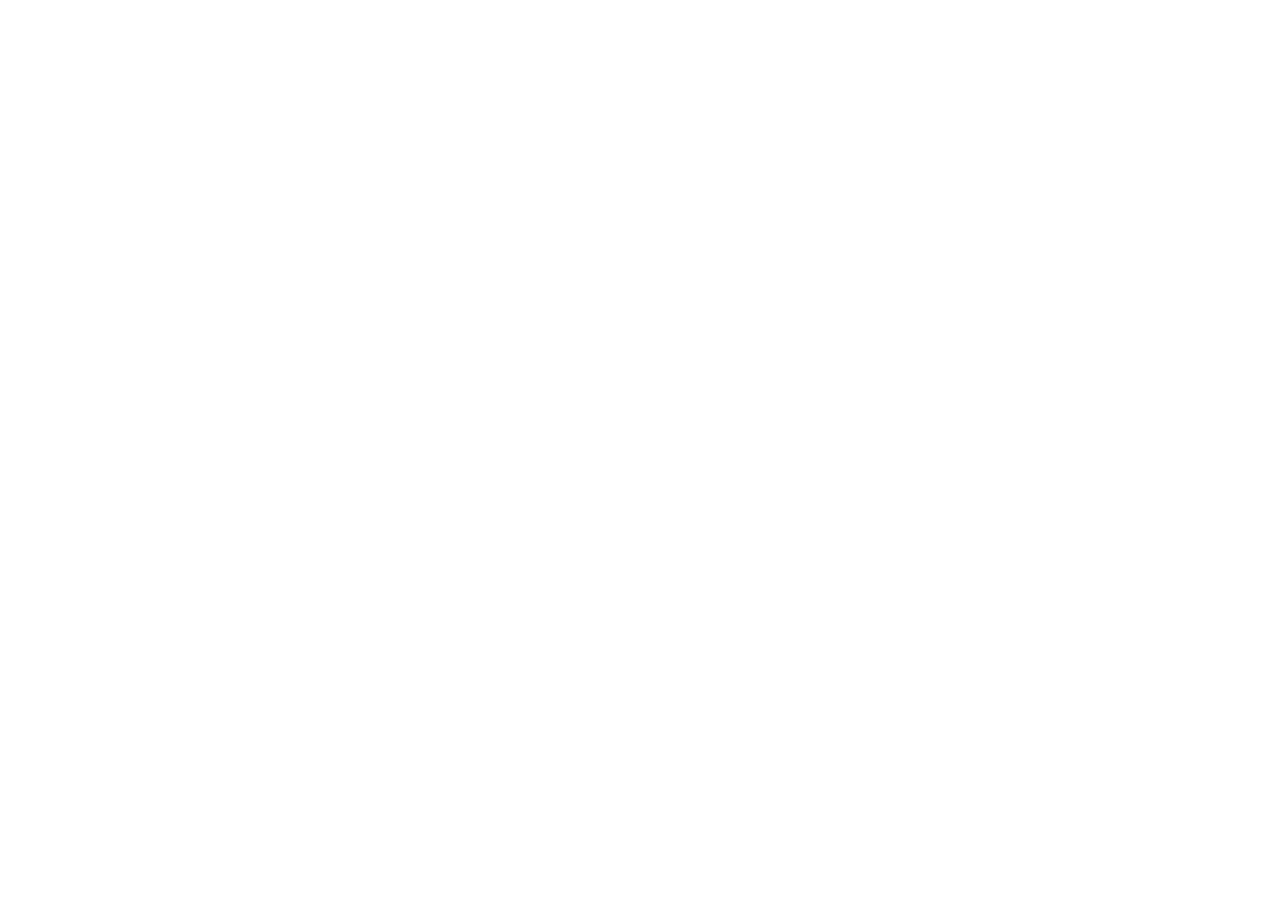
==== about.html @ 7e20651c "initial commit" ====
<!DOCTYPE html>
<html lang="ja">
    <head>
        <meta charset="utf-8" />
        <meta name="viewport" content="width=device-width,initial-scale=1" />
        <title>About | Career Launch - 就活スクール</title>
        <meta name="description" content="ページの説明" />
        <meta name="format-detection" content="telephone=no, email=no" />

        <!-- favicon/webclipicon -->
        <link rel="icon" href="img/favicon.ico" />
        <link rel="icon" href="img/favicon.svg" type="image/svg+xml" />
        <link rel="apple-touch-icon" href="img/webclip.png" />

        <!-- font -->

        <!-- css -->
        <link rel="stylesheet" href="css/style.css" />

        <!-- js -->
        <script type="module" src="js/main.js"></script>

        <!-- noindex -->
        <meta name="robots" content="noindex" />
    </head>
    <body></body>
</html>
---- css/style.css ----
@charset "UTF-8";
/*!
global > color
------------------------------
*/
/*!
global > font
------------------------------
*/
/*!
global > z-index
------------------------------
*/
/*!
foundation > reset
------------------------------
*/
html {
  color: #000;
  background: #fff;
}

body,
div,
dl,
dt,
dd,
ul,
ol,
li,
h1,
h2,
h3,
h4,
h5,
h6,
pre,
code,
form,
fieldset,
legend,
input,
textarea,
p,
blockquote,
th,
td {
  margin: 0;
  padding: 0;
}

table {
  border-collapse: collapse;
  border-spacing: 0;
  width: 100%;
}

fieldset,
img {
  border: 0;
}

address,
caption,
cite,
code,
dfn,
em,
strong,
th,
var {
  font-style: normal;
  font-weight: inherit;
}

ol,
ul {
  list-style: none;
}

caption,
th {
  text-align: left;
}

h1,
h2,
h3,
h4,
h5,
h6 {
  font-size: 100%;
  font-weight: inherit;
}

q:before,
q:after {
  content: "";
}

abbr,
acronym {
  border: 0;
  font-variant: normal;
}

input,
textarea,
select,
button {
  color: inherit;
  font-family: inherit;
  font-size: inherit;
  font-weight: inherit;
  line-height: inherit;
  font-size: 100%;
  border-radius: 0;
  border: none;
  appearance: none;
  -webkit-appearance: none;
  background-color: inherit;
}

textarea {
  resize: vertical;
  display: block;
}

select {
  cursor: pointer;
}

button {
  padding: 0;
  cursor: pointer;
}

legend {
  color: inherit;
}

tbody {
  -webkit-text-size-adjust: 100%;
}

main {
  display: block;
}

a {
  text-decoration: none;
  color: inherit;
}

img,
svg {
  width: 100%;
  height: auto;
  display: block;
}

dialog {
  max-width: 100%;
  max-height: 100%;
  padding: 0;
  color: inherit;
  border: none;
  margin: 0;
  padding: 0;
}

summary {
  display: block;
}

summary::-webkit-details-marker {
  display: none;
}

iframe {
  vertical-align: bottom;
}

* {
  -webkit-font-smoothing: antialiased;
  -moz-osx-font-smoothing: grayscale;
  box-sizing: border-box;
}

*::before,
*::after {
  box-sizing: border-box;
}

/*!
foundation > base
------------------------------
*/
:root {
  --base-vw: 375;
}
@media screen and (min-width: 900px) {
  :root {
    --base-vw: 1366;
  }
}

html {
  font-size: calc(100vw / var(--base-vw));
}

/*!
utility > utility
------------------------------
*/
/* 非表示 */
.u-visually-hidden {
  position: absolute !important;
  white-space: nowrap !important;
  width: 1px !important;
  height: 1px !important;
  overflow: hidden !important;
  border: 0 !important;
  padding: 0 !important;
  clip: rect(0 0 0 0) !important;
  clip-path: inset(50%) !important;
  margin: -1px !important;
}

/*!
component > button
------------------------------
*/
/*!
component > entry-button
------------------------------
*/
/*!
component > title
------------------------------
*/
/*!
component > page-kv
------------------------------
*/
/*!
component > news-item
------------------------------
*/
/*!
component > pagination
------------------------------
*/
/*!
component > breadcrumb
------------------------------
*/
/*!
component > form
------------------------------
*/
/*!
layout > container
------------------------------
*/
/*!
layout > header
------------------------------
*/
/*!
layout > footer
------------------------------
*/
/*!
page > top > top-kv
------------------------------
*/
/*!
page > top > top-about
------------------------------
*/
/*!
page > top > top-service
------------------------------
*/
/*!
page > top > top-recruit
------------------------------
*/
/*!
page > top > top-news
------------------------------
*/
/*!
page > about > about-philosophy
------------------------------
*/
/*!
page > about > about-staff
------------------------------
*/
/*!
page > about > about-company
------------------------------
*/
/*!
page > service > service-detail
------------------------------
*/
/*!
page > service > service-case
------------------------------
*/
/*!
page > news > news-archive
------------------------------
*/
/*!
page > recruit > recruit-position
------------------------------
*/
/*!
page > recruit > recruit-benefit
------------------------------
*/
/*!
page > recruit > recruit-culture
------------------------------
*/
/*!
page > recruit > recruit-entry
------------------------------
*/
/*!
page > contact > contact-form
------------------------------
*//*# sourceMappingURL=style.css.map */
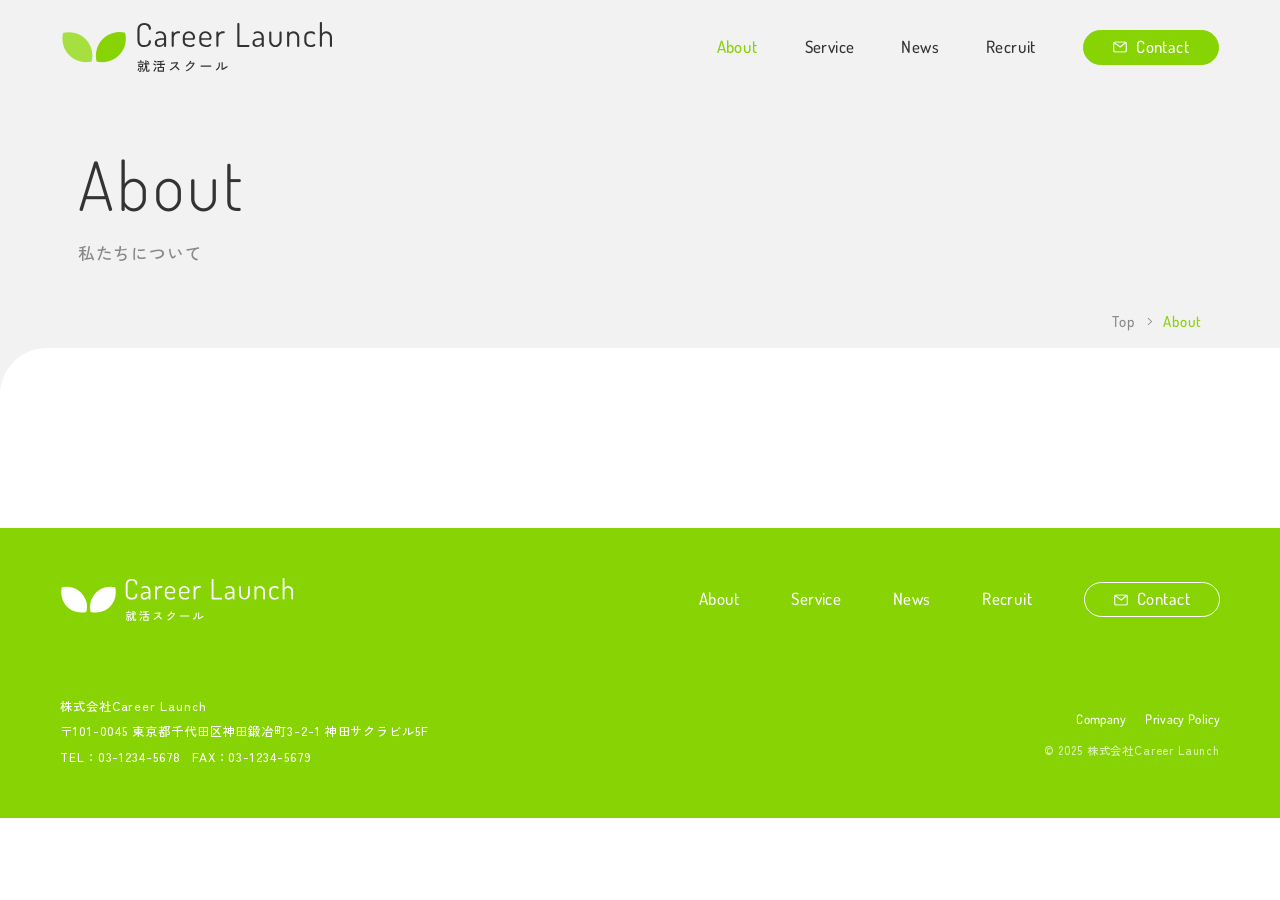
==== commit 549bba0c: "各ページの準備" ====
--- a/about.html
+++ b/about.html
@@ -1,27 +1,145 @@
-<!DOCTYPE html>
+<!doctype html>
 <html lang="ja">
-    <head>
-        <meta charset="utf-8" />
-        <meta name="viewport" content="width=device-width,initial-scale=1" />
-        <title>About | Career Launch - 就活スクール</title>
-        <meta name="description" content="ページの説明" />
-        <meta name="format-detection" content="telephone=no, email=no" />
+  <head>
+    <meta charset="utf-8" />
+    <meta name="viewport" content="width=device-width,initial-scale=1" />
+    <title>About | Career Launch - 就活スクール</title>
+    <meta name="description" content="ページの説明" />
+    <meta name="format-detection" content="telephone=no, email=no" />
 
-        <!-- favicon/webclipicon -->
-        <link rel="icon" href="img/favicon.ico" />
-        <link rel="icon" href="img/favicon.svg" type="image/svg+xml" />
-        <link rel="apple-touch-icon" href="img/webclip.png" />
+    <!-- favicon/webclipicon -->
+    <link rel="icon" href="img/favicon.ico" />
+    <link rel="icon" href="img/favicon.svg" type="image/svg+xml" />
+    <link rel="apple-touch-icon" href="img/webclip.png" />
 
-        <!-- font -->
+    <!-- font -->
+    <link rel="preconnect" href="https://fonts.googleapis.com" />
+    <link rel="preconnect" href="https://fonts.gstatic.com" crossorigin />
+    <link href="https://fonts.googleapis.com/css2?family=Dosis:wght@200..800&family=Zen+Kaku+Gothic+New:wght@300;400;500;700;900&display=swap" rel="stylesheet" />
 
-        <!-- css -->
-        <link rel="stylesheet" href="css/style.css" />
+    <!-- css -->
+    <link rel="stylesheet" href="css/style.css" />
 
-        <!-- js -->
-        <script type="module" src="js/main.js"></script>
+    <!-- js -->
+    <script type="module" src="js/main.js"></script>
 
-        <!-- noindex -->
-        <meta name="robots" content="noindex" />
-    </head>
-    <body></body>
+    <!-- noindex -->
+    <meta name="robots" content="noindex" />
+  </head>
+  <body>
+    <!-- header -->
+    <header class="l-header">
+      <p class="l-header-logo">
+        <img src="img/logo.svg" alt="Career Launch 就活スクール" width="251" height="46" decoding="async" />
+      </p>
+
+      <dialog class="l-header-menu js-header-menu" aria-label="メニュー">
+        <button class="l-header-menu-close-button js-header-menu-close-button"><img src="img/icon-cross.svg" alt="メニューを閉じる" width="24" height="24" decoding="async" /></button>
+        <nav class="l-header-menu-nav">
+          <ul class="l-header-menu-list">
+            <li class="l-header-menu-item l-header-menu-item--top">
+              <a href="index.html" class="l-header-menu-link">
+                <span class="l-header-menu-text-en">Top</span>
+                <span class="l-header-menu-text-ja">トップ</span>
+              </a>
+            </li>
+            <li class="l-header-menu-item">
+              <a href="about.html" class="l-header-menu-link l-header-menu-link--current">
+                <span class="l-header-menu-text-en">About</span>
+                <span class="l-header-menu-text-ja">私たちについて</span>
+              </a>
+            </li>
+            <li class="l-header-menu-item">
+              <a href="service.html" class="l-header-menu-link">
+                <span class="l-header-menu-text-en">Service</span>
+                <span class="l-header-menu-text-ja">サービス</span>
+              </a>
+            </li>
+            <li class="l-header-menu-item">
+              <a href="news.html" class="l-header-menu-link">
+                <span class="l-header-menu-text-en">News</span>
+                <span class="l-header-menu-text-ja">お知らせ</span>
+              </a>
+            </li>
+            <li class="l-header-menu-item">
+              <a href="recruit.html" class="l-header-menu-link">
+                <span class="l-header-menu-text-en">Recruit</span>
+                <span class="l-header-menu-text-ja">採用情報</span>
+              </a>
+            </li>
+            <li class="l-header-menu-item">
+              <a href="contact.html" class="l-header-menu-link l-header-menu-link--contact">
+                <span class="l-header-menu-text-en">Contact</span>
+                <span class="l-header-menu-text-ja">お問い合わせ</span>
+              </a>
+            </li>
+          </ul>
+        </nav>
+      </dialog>
+
+      <button class="l-header-menu-open-button js-header-menu-open-button">
+        <img src="img/icon-dots.svg" alt="メニューを開く" width="24" height="4" decoding="async" />
+      </button>
+    </header>
+
+    <main class="u-pb">
+      <!-- kv -->
+      <div class="c-page-kv">
+        <div class="l-container">
+          <div class="c-page-kv-inner">
+            <div class="c-page-kv-title-wrap">
+              <span class="c-page-kv-title-en">About</span>
+              <h1 class="c-page-kv-title-ja">私たちについて</h1>
+            </div>
+
+            <div class="c-page-kv-breadcrumb">
+              <ol class="c-breadcrumb">
+                <li class="c-breadcrumb-item">
+                  <a href="index.html">Top</a>
+                </li>
+                <li class="c-breadcrumb-item c-breadcrumb-item--current">About</li>
+              </ol>
+            </div>
+          </div>
+        </div>
+      </div>
+    </main>
+    <footer class="l-footer">
+      <div class="l-footer-logo">
+        <a href="index.html">
+          <img src="img/logo-white.svg" alt="Career Launch 就活スクール" width="251" height="46" decoding="async" />
+        </a>
+      </div>
+
+      <div class="l-footer-info">
+        <p class="l-footer-company">株式会社Career Launch</p>
+        <p class="l-footer-address">
+          <span>〒101-0045</span>
+          <span>東京都千代田区神田鍛冶町3-2-1</span>
+          <span>神田サクラビル5F</span>
+        </p>
+        <div class="l-footer-contact">
+          <p>TEL：03-1234-5678</p>
+          <p>FAX：03-1234-5679</p>
+        </div>
+      </div>
+
+      <ul class="l-footer-menu-list">
+        <li class="l-footer-menu-item"><a href="about.html">About</a></li>
+        <li class="l-footer-menu-item"><a href="service.html">Service</a></li>
+        <li class="l-footer-menu-item"><a href="news.html">News</a></li>
+        <li class="l-footer-menu-item"><a href="recruit.html">Recruit</a></li>
+        <li class="l-footer-menu-item l-footer-menu-item--contact"><a href="contact.html">Contact</a></li>
+      </ul>
+
+      <div class="l-footer-legal">
+        <ul class="l-footer-legal-list">
+          <li class="l-footer-legal-item"><a href="">Company</a></li>
+          <li class="l-footer-legal-item"><a href="">Privacy Policy</a></li>
+        </ul>
+
+        <small class="l-footer-copyright">&copy; 2025 株式会社Career Launch</small>
+      </div>
+    </footer>
+  </body>
 </html>
--- a/css/style.css
+++ b/css/style.css
@@ -3,14 +3,39 @@
 global > color
 ------------------------------
 */
+:root {
+  --color-primary: #87d303;
+  --color-primary02: #a5df40;
+  --color-bg-extra-light: #fafafa;
+  --color-bg-light: #f2f2f2;
+  --color-border: #dddddd;
+  --color-font-base: #333333;
+  --color-font-light: #888888;
+  --color-white: #ffffff;
+  --color-red: #e95757;
+}
+
 /*!
 global > font
 ------------------------------
 */
+:root {
+  --font-family-base: "Zen Kaku Gothic New", sans-serif;
+  --font-family-en: "Dosis", sans-serif;
+}
+
 /*!
 global > z-index
 ------------------------------
 */
+:root {
+  --z-index-modal: 100;
+  --z-index-header: 30;
+  --z-index-menu: 10;
+  --z-index-default: 1;
+  --z-index-negative: -1;
+}
+
 /*!
 foundation > reset
 ------------------------------
@@ -116,7 +141,8 @@
   font-size: 100%;
   border-radius: 0;
   border: none;
-  appearance: none;
+  -moz-appearance: none;
+       appearance: none;
   -webkit-appearance: none;
   background-color: inherit;
 }
@@ -184,12 +210,14 @@
 * {
   -webkit-font-smoothing: antialiased;
   -moz-osx-font-smoothing: grayscale;
-  box-sizing: border-box;
+  -webkit-box-sizing: border-box;
+          box-sizing: border-box;
 }
 
 *::before,
 *::after {
-  box-sizing: border-box;
+  -webkit-box-sizing: border-box;
+          box-sizing: border-box;
 }
 
 /*!
@@ -205,8 +233,25 @@
   }
 }
 
+* {
+  letter-spacing: 0.05em;
+}
+
 html {
   font-size: calc(100vw / var(--base-vw));
+}
+
+body {
+  line-height: 1.7;
+  font-size: 16rem;
+  font-family: var(--font-family-base);
+  color: var(--color-font-base);
+  font-weight: 500;
+}
+@media screen and (min-width: 900px) {
+  body {
+    font-size: 18rem;
+  }
 }
 
 /*!
@@ -227,10 +272,119 @@
   margin: -1px !important;
 }
 
+.u-pb {
+  padding-bottom: 64rem !important;
+}
+@media screen and (min-width: 900px) {
+  .u-pb {
+    padding-bottom: 96rem !important;
+  }
+}
+
 /*!
 component > button
 ------------------------------
 */
+.c-button {
+  --font-size: 18rem;
+  --gap: 14rem;
+  font-family: var(--font-family-en);
+  line-height: 1;
+  font-size: var(--font-size);
+  color: var(--color-primary);
+  display: -webkit-inline-box;
+  display: -ms-inline-flexbox;
+  display: inline-flex;
+  -webkit-box-align: center;
+      -ms-flex-align: center;
+          align-items: center;
+  gap: var(--gap);
+}
+@media screen and (min-width: 900px) {
+  .c-button {
+    font-size: 20rem;
+    gap: 24rem;
+  }
+}
+.c-button::after {
+  --size: 47rem;
+  --dot-size: 5rem;
+  content: "";
+  display: block;
+  width: var(--size);
+  aspect-ratio: 1/1;
+  background-color: var(--color-white);
+  border-radius: 50%;
+  border: calc((var(--size) - var(--dot-size)) / 2) solid var(--color-primary);
+  -webkit-transition: scale 0.3s;
+  transition: scale 0.3s;
+}
+@media screen and (min-width: 900px) {
+  .c-button::after {
+    --size: 58rem;
+    --dot-size: 6rem;
+  }
+}
+
+.c-button--small {
+  --font-size: 16rem;
+  --gap: 10rem;
+}
+.c-button--small::after {
+  --size: 32rem;
+  --dot-size: 4rem;
+}
+
+.c-entry-button {
+  width: 290rem;
+}
+@media screen and (min-width: 900px) {
+  .c-entry-button {
+    width: 355rem;
+  }
+}
+
+.c-entry-button-link {
+  display: block;
+  position: relative;
+}
+@media (any-hover: hover) {
+  .c-entry-button-link:hover .c-button::after {
+    scale: 1.1;
+  }
+}
+.c-entry-button-link img {
+  -webkit-animation: rotate 20s linear infinite;
+          animation: rotate 20s linear infinite;
+}
+@-webkit-keyframes rotate {
+  from {
+    -webkit-transform: rotate(0deg);
+            transform: rotate(0deg);
+  }
+  to {
+    -webkit-transform: rotate(360deg);
+            transform: rotate(360deg);
+  }
+}
+@keyframes rotate {
+  from {
+    -webkit-transform: rotate(0deg);
+            transform: rotate(0deg);
+  }
+  to {
+    -webkit-transform: rotate(360deg);
+            transform: rotate(360deg);
+  }
+}
+
+.c-entry-button-text {
+  position: absolute;
+  top: 50%;
+  left: 50%;
+  translate: -50% -50%;
+}
+
 /*!
 component > entry-button
 ------------------------------
@@ -239,38 +393,913 @@
 component > title
 ------------------------------
 */
+.c-title {
+  grid-template-columns: 10rem 1fr;
+  gap: 14rem 18rem;
+  display: inline-grid;
+}
+.c-title::before {
+  content: "";
+  display: block;
+  width: 10rem;
+  aspect-ratio: 1/1;
+  background-color: var(--color-primary);
+  border-radius: 50%;
+  grid-column: 1/2;
+  grid-row: 1/2;
+  align-self: center;
+}
+@media screen and (min-width: 900px) {
+  .c-title {
+    grid-template-columns: 10rem auto auto;
+    gap: 14rem;
+    -webkit-box-align: end;
+        -ms-flex-align: end;
+            align-items: end;
+  }
+}
+
+.c-title--white::before {
+  background-color: var(--color-white);
+}
+
+.c-title-en {
+  font-family: var(--font-family-en);
+  font-size: 40rem;
+  color: var(--color-font-base);
+  line-height: 1;
+  font-weight: 400;
+  grid-column: 2/3;
+  grid-row: 1/2;
+}
+@media screen and (min-width: 900px) {
+  .c-title-en {
+    font-size: 50rem;
+    margin-left: 10rem;
+  }
+}
+
+.c-title-en--white {
+  color: var(--color-white);
+}
+
+.c-title-ja {
+  font-size: 14rem;
+  color: var(--color-font-light);
+  line-height: 1;
+  grid-column: 2/3;
+  grid-row: 2/3;
+}
+@media screen and (min-width: 900px) {
+  .c-title-ja {
+    grid-column: 3/4;
+    grid-row: 1/2;
+  }
+}
+
+.c-title-ja--white {
+  color: var(--color-white);
+}
+
+.c-title-small {
+  font-family: var(--font-family-en);
+  font-size: 16rem;
+  color: var(--color-font-base);
+  line-height: 1;
+  display: grid;
+  grid-template-columns: 6rem 1fr;
+  gap: 10rem;
+  letter-spacing: 0.075em;
+  -webkit-box-align: center;
+      -ms-flex-align: center;
+          align-items: center;
+}
+@media screen and (min-width: 900px) {
+  .c-title-small {
+    font-size: 20rem;
+    gap: 14rem;
+  }
+}
+.c-title-small::before {
+  content: "";
+  display: block;
+  width: 6rem;
+  aspect-ratio: 1/1;
+  background-color: var(--color-primary);
+  border-radius: 50%;
+}
+
 /*!
 component > page-kv
 ------------------------------
 */
+.c-page-kv {
+  background-color: var(--color-bg-light);
+  height: 365rem;
+  position: relative;
+  display: -webkit-box;
+  display: -ms-flexbox;
+  display: flex;
+  -webkit-box-align: end;
+      -ms-flex-align: end;
+          align-items: flex-end;
+}
+@media screen and (min-width: 900px) {
+  .c-page-kv {
+    height: 467rem;
+  }
+}
+.c-page-kv::after {
+  content: "";
+  width: 100%;
+  height: 64rem;
+  background-color: var(--color-white);
+  position: absolute;
+  left: 0;
+  bottom: 0;
+  border-radius: 30rem 0 0 0;
+}
+@media screen and (min-width: 900px) {
+  .c-page-kv::after {
+    height: 96rem;
+    border-radius: 50rem 0 0 0;
+  }
+}
+.c-page-kv > * {
+  width: 100%;
+}
+
+.c-page-kv-inner {
+  padding-bottom: 84rem;
+  display: -webkit-box;
+  display: -ms-flexbox;
+  display: flex;
+  -webkit-box-orient: vertical;
+  -webkit-box-direction: normal;
+      -ms-flex-direction: column;
+          flex-direction: column;
+  gap: 32rem;
+}
+@media screen and (min-width: 900px) {
+  .c-page-kv-inner {
+    padding-bottom: 116rem;
+    gap: 56rem;
+  }
+}
+
+.c-page-kv-title-wrap {
+  display: -webkit-box;
+  display: -ms-flexbox;
+  display: flex;
+  -webkit-box-orient: vertical;
+  -webkit-box-direction: normal;
+      -ms-flex-direction: column;
+          flex-direction: column;
+  gap: 22rem;
+}
+@media screen and (min-width: 900px) {
+  .c-page-kv-title-wrap {
+    gap: 28rem;
+  }
+}
+
+.c-page-kv-title-en {
+  font-family: var(--font-family-en);
+  font-weight: 300;
+  font-size: 55rem;
+  line-height: 1;
+}
+@media screen and (min-width: 900px) {
+  .c-page-kv-title-en {
+    font-size: 72rem;
+  }
+}
+
+.c-page-kv-title-ja {
+  line-height: 1;
+  color: var(--color-font-light);
+}
+
+.c-page-kv-breadcrumb {
+  display: -webkit-box;
+  display: -ms-flexbox;
+  display: flex;
+  -webkit-box-pack: end;
+      -ms-flex-pack: end;
+          justify-content: flex-end;
+}
+
 /*!
 component > news-item
 ------------------------------
 */
+.c-news-item-link {
+  padding: 16rem 10rem;
+  display: -webkit-box;
+  display: -ms-flexbox;
+  display: flex;
+  -webkit-box-orient: vertical;
+  -webkit-box-direction: normal;
+      -ms-flex-direction: column;
+          flex-direction: column;
+  gap: 4rem;
+  border-bottom: 1px solid var(--color-border);
+  -webkit-transition: color 0.3s;
+  transition: color 0.3s;
+}
+@media screen and (min-width: 900px) {
+  .c-news-item-link {
+    padding: 24rem 20rem;
+    gap: 40rem;
+    -webkit-box-orient: horizontal;
+    -webkit-box-direction: normal;
+        -ms-flex-direction: row;
+            flex-direction: row;
+    -webkit-box-align: center;
+        -ms-flex-align: center;
+            align-items: center;
+  }
+}
+@media (any-hover: hover) {
+  .c-news-item-link:hover {
+    color: var(--color-primary);
+  }
+}
+
+.c-news-item-date {
+  font-size: 13rem;
+  letter-spacing: 0.025em;
+  color: var(--color-font-light);
+  font-family: var(--font-family-en);
+}
+@media screen and (min-width: 900px) {
+  .c-news-item-date {
+    font-size: 14rem;
+  }
+}
+
+.c-news-item-title {
+  line-height: 1.6;
+}
+
 /*!
 component > pagination
 ------------------------------
 */
+.c-pagination-list {
+  display: -webkit-box;
+  display: -ms-flexbox;
+  display: flex;
+  gap: 6rem;
+  -webkit-box-pack: center;
+      -ms-flex-pack: center;
+          justify-content: center;
+}
+
+.c-pagination-link {
+  background-color: var(--color-bg-light);
+  -webkit-transition: background-color 0.3s, color 0.3s;
+  transition: background-color 0.3s, color 0.3s;
+}
+@media (any-hover: hover) {
+  .c-pagination-link:hover {
+    background-color: var(--color-primary);
+    color: var(--color-white);
+  }
+  .c-pagination-link:hover .c-pagination-icon {
+    background-color: var(--color-white);
+  }
+}
+
+.c-pagination-link,
+.c-pagination-number,
+.c-pagination-dots {
+  display: inline-block;
+  width: 40rem;
+  aspect-ratio: 1/1;
+  border-radius: 50%;
+  display: grid;
+  place-items: center;
+  font-size: 16rem;
+}
+
+.c-pagination--current {
+  background-color: var(--color-primary);
+  color: var(--color-white);
+}
+
+.c-pagination-icon {
+  -webkit-mask-image: url(../img/icon-arrow.svg);
+          mask-image: url(../img/icon-arrow.svg);
+  -webkit-mask-size: contain;
+          mask-size: contain;
+  -webkit-mask-position: center;
+          mask-position: center;
+  background-color: var(--color-font-base);
+  display: block;
+  width: 10rem;
+  aspect-ratio: 1/1;
+  -webkit-transition: background-color 0.3s;
+  transition: background-color 0.3s;
+}
+
+.c-pagination-icon--prev {
+  rotate: 180deg;
+}
+
+.c-pagination-dot-icon {
+  -webkit-mask-image: url(../img/icon-dots-small.svg);
+          mask-image: url(../img/icon-dots-small.svg);
+  -webkit-mask-size: cover;
+          mask-size: cover;
+  -webkit-mask-position: center;
+          mask-position: center;
+  background-color: var(--color-font-base);
+  display: block;
+  width: 10rem;
+  height: 3rem;
+}
+
 /*!
 component > breadcrumb
 ------------------------------
 */
+.c-breadcrumb {
+  display: -webkit-box;
+  display: -ms-flexbox;
+  display: flex;
+}
+
+.c-breadcrumb-item {
+  font-size: 14rem;
+  color: var(--color-font-light);
+  line-height: 1;
+  font-family: var(--font-family-en);
+  display: -webkit-box;
+  display: -ms-flexbox;
+  display: flex;
+  -webkit-box-align: center;
+      -ms-flex-align: center;
+          align-items: center;
+}
+@media screen and (min-width: 900px) {
+  .c-breadcrumb-item {
+    font-size: 16rem;
+  }
+}
+.c-breadcrumb-item:not(:last-child)::after {
+  content: "";
+  display: inline-block;
+  width: 11rem;
+  height: 8rem;
+  -webkit-mask-image: url(../img/icon-arrow.svg);
+          mask-image: url(../img/icon-arrow.svg);
+  -webkit-mask-size: cover;
+          mask-size: cover;
+  -webkit-mask-position: center;
+          mask-position: center;
+  -webkit-mask-repeat: no-repeat;
+          mask-repeat: no-repeat;
+  background-color: var(--color-font-light);
+  margin: 0 10rem;
+}
+
+.c-breadcrumb-item--current {
+  color: var(--color-primary);
+}
+
 /*!
 component > form
 ------------------------------
 */
+.c-form-required {
+  display: inline-block;
+  font-size: 13rem;
+  background-color: var(--color-red);
+  color: var(--color-white);
+  padding: 2rem 8rem;
+  border-radius: 7rem;
+}
+
+.c-form-text {
+  padding: 12rem 8rem;
+  border-radius: 8rem;
+  background-color: var(--color-bg-extra-light);
+  width: 100%;
+}
+.c-form-text::-webkit-input-placeholder {
+  color: var(--color-font-light);
+}
+.c-form-text::-moz-placeholder {
+  color: var(--color-font-light);
+}
+.c-form-text:-ms-input-placeholder {
+  color: var(--color-font-light);
+}
+.c-form-text::-ms-input-placeholder {
+  color: var(--color-font-light);
+}
+.c-form-text::placeholder {
+  color: var(--color-font-light);
+}
+.c-form-text:focus {
+  outline: 1px solid var(--color-primary);
+}
+
+.c-form-text--textarea {
+  min-height: 200rem;
+  field-sizing: content;
+}
+
+.c-form-button {
+  font-size: 18rem;
+  line-height: 1;
+  color: var(--color-white);
+  background-color: var(--color-primary);
+  padding: 13rem 39rem;
+  border-radius: 100vh;
+  -webkit-transition: background-color 0.3s, color 0.3s;
+  transition: background-color 0.3s, color 0.3s;
+  border: 1rem solid var(--color-primary);
+}
+@media (any-hover: hover) {
+  .c-form-button:hover {
+    color: var(--color-primary);
+    background-color: var(--color-white);
+  }
+}
+
 /*!
 layout > container
 ------------------------------
 */
+.l-container-s {
+  padding-inline: 20rem;
+}
+@media screen and (min-width: 900px) {
+  .l-container-s {
+    padding-inline: 303rem;
+  }
+}
+
+.l-container {
+  padding-inline: 20rem;
+}
+@media screen and (min-width: 900px) {
+  .l-container {
+    padding-inline: 83rem;
+  }
+}
+
 /*!
 layout > header
 ------------------------------
 */
+.l-header {
+  display: -webkit-box;
+  display: -ms-flexbox;
+  display: flex;
+  -webkit-box-align: center;
+      -ms-flex-align: center;
+          align-items: center;
+  -webkit-box-pack: justify;
+      -ms-flex-pack: justify;
+          justify-content: space-between;
+  padding: 20rem 12rem;
+  position: fixed;
+  left: 0;
+  top: 0;
+  width: 100%;
+  z-index: var(--z-index-header);
+}
+@media screen and (min-width: 900px) {
+  .l-header {
+    padding: 24rem 65rem;
+  }
+}
+
+.l-header-logo {
+  width: 240rem;
+}
+@media screen and (min-width: 900px) {
+  .l-header-logo {
+    width: 290rem;
+  }
+}
+
+.l-header-menu {
+  background-color: rgba(0, 0, 0, 0.3);
+  width: 100%;
+  height: 100%;
+}
+.l-header-menu::-ms-backdrop {
+  display: none;
+}
+.l-header-menu::backdrop {
+  display: none;
+}
+@media screen and (min-width: 900px) {
+  .l-header-menu {
+    display: block;
+    position: static;
+    width: auto;
+    height: auto;
+    background-color: transparent;
+  }
+}
+
+.l-header-menu-nav {
+  background-color: var(--color-primary);
+  width: 319rem;
+  margin-left: auto;
+  padding: 40rem;
+  border-radius: 0 0 0 30rem;
+  color: var(--color-white);
+}
+@media screen and (min-width: 900px) {
+  .l-header-menu-nav {
+    background-color: transparent;
+    padding: 0;
+    color: var(--color-font-base);
+    border-radius: 0;
+    width: auto;
+  }
+}
+
+.l-header-menu-list {
+  display: -webkit-box;
+  display: -ms-flexbox;
+  display: flex;
+  -webkit-box-orient: vertical;
+  -webkit-box-direction: normal;
+      -ms-flex-direction: column;
+          flex-direction: column;
+  gap: 16rem;
+}
+@media screen and (min-width: 900px) {
+  .l-header-menu-list {
+    -webkit-box-orient: horizontal;
+    -webkit-box-direction: normal;
+        -ms-flex-direction: row;
+            flex-direction: row;
+    gap: 50rem;
+    -webkit-box-align: center;
+        -ms-flex-align: center;
+            align-items: center;
+  }
+}
+
+@media screen and (min-width: 900px) {
+  .l-header-menu-item--top {
+    display: none;
+  }
+}
+
+.l-header-menu-link {
+  display: block;
+}
+
+@media screen and (min-width: 900px) {
+  .l-header-menu-link--current {
+    color: var(--color-primary);
+  }
+}
+
+.l-header-menu-link--white {
+  color: var(--color-white);
+}
+
+@media screen and (min-width: 900px) {
+  .l-header-menu-link--contact {
+    background-color: var(--color-primary);
+    color: var(--color-white);
+    padding: 9rem 31rem;
+    display: -webkit-box;
+    display: -ms-flexbox;
+    display: flex;
+    -webkit-box-align: center;
+        -ms-flex-align: center;
+            align-items: center;
+    gap: 9rem;
+    border-radius: 100vh;
+    border: 1rem solid var(--color-primary);
+    -webkit-transition: background-color 0.3s, color 0.3s;
+    transition: background-color 0.3s, color 0.3s;
+  }
+  .l-header-menu-link--contact::before {
+    content: "";
+    display: block;
+    -webkit-mask-image: url(../img/icon-mail.svg);
+            mask-image: url(../img/icon-mail.svg);
+    -webkit-mask-size: contain;
+            mask-size: contain;
+    -webkit-mask-repeat: no-repeat;
+            mask-repeat: no-repeat;
+    -webkit-mask-position: center;
+            mask-position: center;
+    width: 16rem;
+    height: 13rem;
+    background-color: var(--color-white);
+    -webkit-transition: background-color 0.3s;
+    transition: background-color 0.3s;
+  }
+}
+@media screen and (min-width: 900px) and (any-hover: hover) {
+  .l-header-menu-link--contact:hover {
+    background-color: var(--color-white);
+    color: var(--color-primary);
+  }
+  .l-header-menu-link--contact:hover::before {
+    background-color: var(--color-primary);
+  }
+}
+
+.l-header-menu-text-en {
+  font-family: var(--font-family-en);
+  font-size: 28rem;
+  letter-spacing: 0.025em;
+  display: block;
+}
+@media screen and (min-width: 900px) {
+  .l-header-menu-text-en {
+    line-height: 1;
+    font-size: 18rem;
+  }
+}
+
+.l-header-menu-text-ja {
+  font-size: 14rem;
+  opacity: 0.8;
+  display: block;
+}
+@media screen and (min-width: 900px) {
+  .l-header-menu-text-ja {
+    display: none;
+  }
+}
+
+.l-header-menu-open-button,
+.l-header-menu-close-button {
+  border-radius: 50%;
+  width: 50rem;
+  aspect-ratio: 1/1;
+  display: grid;
+  place-items: center;
+}
+@media screen and (min-width: 900px) {
+  .l-header-menu-open-button,
+  .l-header-menu-close-button {
+    display: none;
+  }
+}
+
+.l-header-menu-open-button {
+  background-color: var(--color-primary);
+}
+.l-header-menu-open-button img {
+  width: 24rem;
+}
+
+.l-header-menu-close-button {
+  background-color: var(--color-white);
+  position: absolute;
+  right: 12rem;
+  top: 20rem;
+}
+.l-header-menu-close-button img {
+  width: 28rem;
+}
+
 /*!
 layout > footer
 ------------------------------
 */
+.l-footer {
+  background-color: var(--color-primary);
+  color: var(--color-white);
+  padding: 54rem 40rem;
+  display: -webkit-box;
+  display: -ms-flexbox;
+  display: flex;
+  -webkit-box-orient: vertical;
+  -webkit-box-direction: normal;
+      -ms-flex-direction: column;
+          flex-direction: column;
+  gap: 24rem;
+}
+@media screen and (min-width: 900px) {
+  .l-footer {
+    padding: 54rem 64rem;
+    -webkit-box-orient: horizontal;
+    -webkit-box-direction: normal;
+        -ms-flex-direction: row;
+            flex-direction: row;
+    -ms-flex-wrap: wrap;
+        flex-wrap: wrap;
+    -webkit-box-pack: justify;
+        -ms-flex-pack: justify;
+            justify-content: space-between;
+    gap: 80rem 0;
+  }
+}
+
+.l-footer-logo {
+  width: 250rem;
+  margin-inline: auto;
+}
+@media screen and (min-width: 900px) {
+  .l-footer-logo {
+    -webkit-box-ordinal-group: 2;
+        -ms-flex-order: 1;
+            order: 1;
+    margin: 0;
+  }
+}
+
+.l-footer-info {
+  text-align: center;
+  font-size: 13rem;
+  display: -webkit-box;
+  display: -ms-flexbox;
+  display: flex;
+  -webkit-box-orient: vertical;
+  -webkit-box-direction: normal;
+      -ms-flex-direction: column;
+          flex-direction: column;
+  gap: 10rem;
+}
+.l-footer-info * {
+  letter-spacing: 0.075em;
+}
+@media screen and (min-width: 900px) {
+  .l-footer-info {
+    -webkit-box-ordinal-group: 4;
+        -ms-flex-order: 3;
+            order: 3;
+    width: calc(100% - 200rem);
+    text-align: left;
+    gap: 5rem;
+  }
+}
+
+.l-footer-address span {
+  display: block;
+}
+@media screen and (min-width: 900px) {
+  .l-footer-address span {
+    display: inline-block;
+  }
+}
+
+.l-footer-contact {
+  display: -webkit-box;
+  display: -ms-flexbox;
+  display: flex;
+  -webkit-box-pack: center;
+      -ms-flex-pack: center;
+          justify-content: center;
+  gap: 12rem;
+}
+@media screen and (min-width: 900px) {
+  .l-footer-contact {
+    -webkit-box-pack: start;
+        -ms-flex-pack: start;
+            justify-content: flex-start;
+  }
+}
+
+.l-footer-menu-list {
+  display: -webkit-box;
+  display: -ms-flexbox;
+  display: flex;
+  -webkit-box-pack: center;
+      -ms-flex-pack: center;
+          justify-content: center;
+  -ms-flex-wrap: wrap;
+      flex-wrap: wrap;
+  -webkit-box-align: center;
+      -ms-flex-align: center;
+          align-items: center;
+  gap: 16rem 32rem;
+}
+@media screen and (min-width: 900px) {
+  .l-footer-menu-list {
+    -webkit-box-ordinal-group: 3;
+        -ms-flex-order: 2;
+            order: 2;
+    gap: 55rem;
+  }
+}
+
+.l-footer-menu-item {
+  line-height: 1;
+  font-family: var(--font-family-en);
+  font-size: 18rem;
+}
+.l-footer-menu-item * {
+  letter-spacing: 0.025em;
+}
+
+.l-footer-menu-item--contact {
+  width: 100%;
+}
+@media screen and (min-width: 900px) {
+  .l-footer-menu-item--contact {
+    width: auto;
+  }
+}
+.l-footer-menu-item--contact a {
+  display: -webkit-box;
+  display: -ms-flexbox;
+  display: flex;
+  -webkit-box-align: center;
+      -ms-flex-align: center;
+          align-items: center;
+  -webkit-box-pack: center;
+      -ms-flex-pack: center;
+          justify-content: center;
+  gap: 9rem;
+  border: 1rem solid var(--color-white);
+  padding: 9rem;
+  text-align: center;
+  border-radius: 100vh;
+  -webkit-transition: background-color 0.3s, color 0.3s;
+  transition: background-color 0.3s, color 0.3s;
+}
+@media screen and (min-width: 900px) {
+  .l-footer-menu-item--contact a {
+    padding: 9rem 31rem;
+  }
+}
+.l-footer-menu-item--contact a::before {
+  content: "";
+  display: block;
+  width: 16rem;
+  height: 13rem;
+  -webkit-mask-image: url(../img/icon-mail.svg);
+          mask-image: url(../img/icon-mail.svg);
+  -webkit-mask-size: contain;
+          mask-size: contain;
+  -webkit-mask-repeat: no-repeat;
+          mask-repeat: no-repeat;
+  -webkit-mask-position: center;
+          mask-position: center;
+  background-color: var(--color-white);
+  -webkit-transition: background-color 0.3s;
+  transition: background-color 0.3s;
+}
+@media (any-hover: hover) {
+  .l-footer-menu-item--contact a:hover {
+    background-color: var(--color-white);
+    color: var(--color-primary);
+  }
+  .l-footer-menu-item--contact a:hover::before {
+    background-color: var(--color-primary);
+  }
+}
+
+@media screen and (min-width: 900px) {
+  .l-footer-legal {
+    -webkit-box-ordinal-group: 5;
+        -ms-flex-order: 4;
+            order: 4;
+    -ms-flex-item-align: center;
+        align-self: center;
+  }
+}
+
+.l-footer-legal-list {
+  display: -webkit-box;
+  display: -ms-flexbox;
+  display: flex;
+  -webkit-box-pack: center;
+      -ms-flex-pack: center;
+          justify-content: center;
+  gap: 20rem;
+}
+@media screen and (min-width: 900px) {
+  .l-footer-legal-list {
+    -webkit-box-pack: end;
+        -ms-flex-pack: end;
+            justify-content: flex-end;
+  }
+}
+
+.l-footer-legal-item a {
+  font-family: var(--font-family-en);
+  font-size: 14rem;
+  letter-spacing: 0.025em;
+}
+
+.l-footer-copyright {
+  display: block;
+  text-align: center;
+  margin-top: 10rem;
+  font-size: 12rem;
+  letter-spacing: 0.075em;
+  opacity: 0.7;
+}
+
 /*!
 page > top > top-kv
 ------------------------------
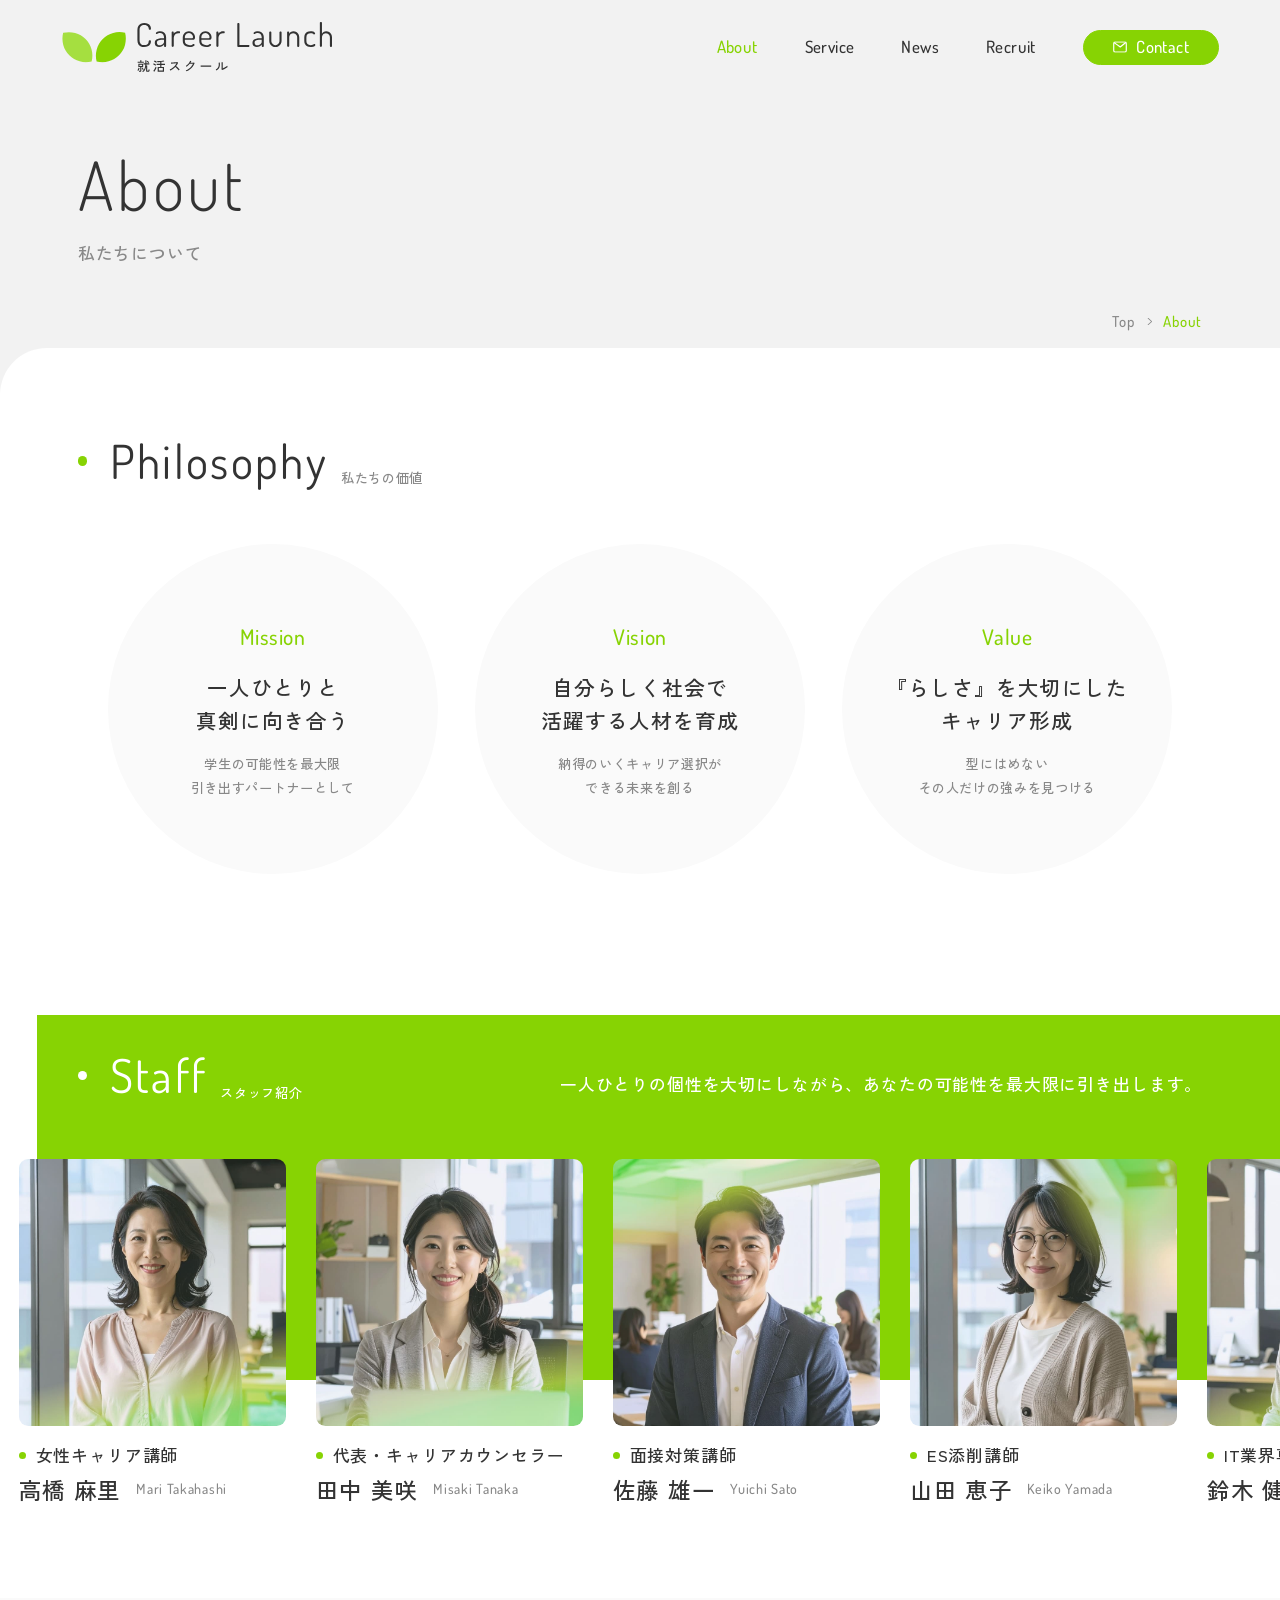
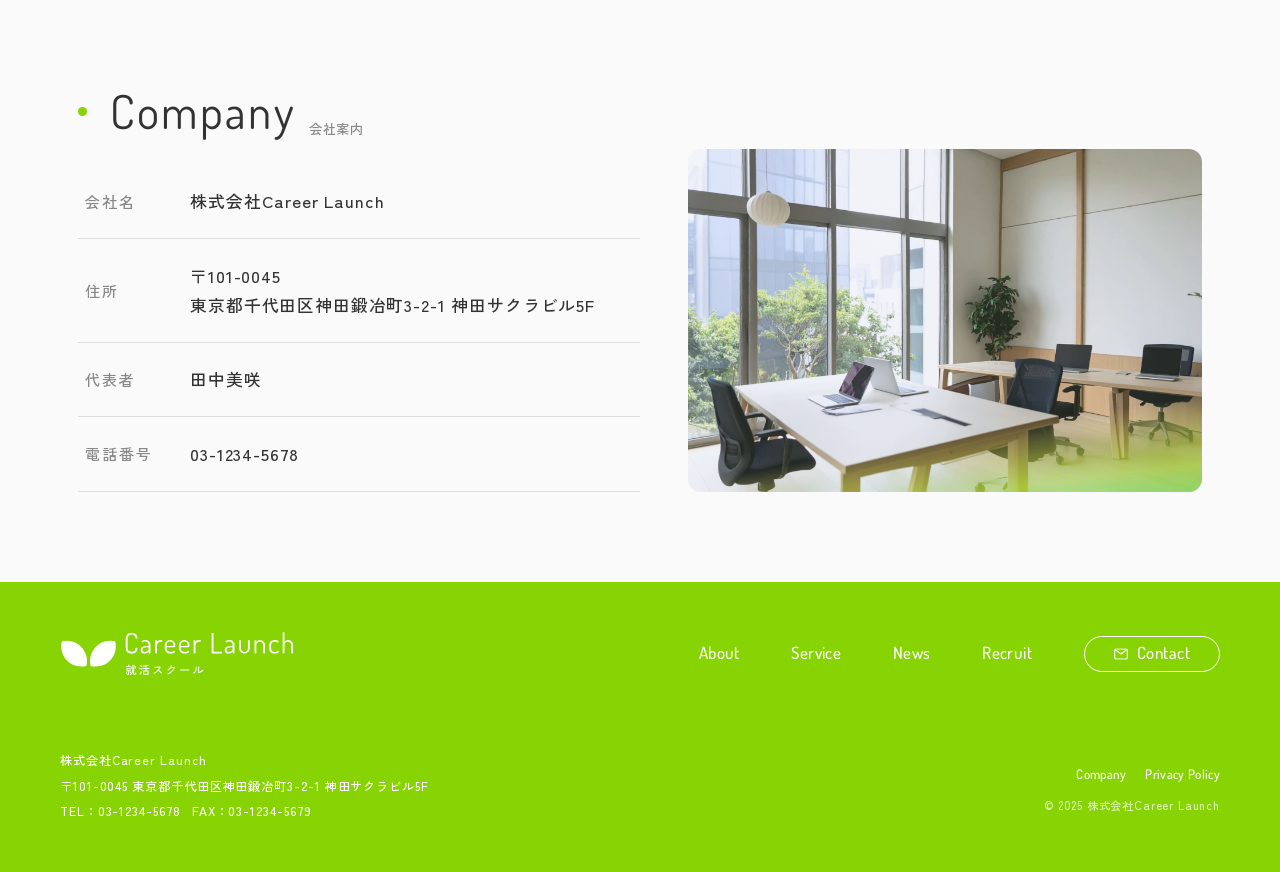
==== commit ca68f02f: "aboutページを作成" ====
--- a/about.html
+++ b/about.html
@@ -82,7 +82,7 @@
       </button>
     </header>
 
-    <main class="u-pb">
+    <main>
       <!-- kv -->
       <div class="c-page-kv">
         <div class="l-container">
@@ -103,6 +103,167 @@
           </div>
         </div>
       </div>
+
+      <!-- Philosophy -->
+      <section class="about-philosophy l-container u-pb">
+        <div class="c-title">
+          <span class="c-title-en">Philosophy</span>
+          <h2 class="c-title-ja">私たちの価値</h2>
+        </div>
+
+        <div class="about-philosophy-list">
+          <section class="about-philosophy-item">
+            <h3 class="about-philosophy-item-title">Mission</h3>
+            <p class="about-philosophy-item-text">
+              <span>一人ひとりと</span>
+              <span>真剣に向き合う</span>
+            </p>
+            <p class="about-philosophy-item-text02">
+              <span>学生の可能性を最大限</span>
+              <span>引き出すパートナーとして</span>
+            </p>
+          </section>
+          <section class="about-philosophy-item">
+            <h3 class="about-philosophy-item-title">Vision</h3>
+            <p class="about-philosophy-item-text">
+              <span>自分らしく社会で</span>
+              <span>活躍する人材を育成</span>
+            </p>
+            <p class="about-philosophy-item-text02">
+              <span>納得のいくキャリア選択が</span>
+              <span>できる未来を創る</span>
+            </p>
+          </section>
+          <section class="about-philosophy-item">
+            <h3 class="about-philosophy-item-title">Value</h3>
+            <p class="about-philosophy-item-text">
+              <span>『らしさ』を大切にした</span>
+              <span>キャリア形成</span>
+            </p>
+            <p class="about-philosophy-item-text02">
+              <span>型にはめない</span>
+              <span>その人だけの強みを見つける</span>
+            </p>
+          </section>
+        </div>
+      </section>
+
+      <!-- Staff -->
+      <section class="about-staff u-pb">
+        <div class="about-staff-head l-container">
+          <div class="c-title c-title--white">
+            <span class="c-title-en c-title-en--white">Staff</span>
+            <h2 class="c-title-ja c-title-ja--white">スタッフ紹介</h2>
+          </div>
+
+          <p class="about-staff-text">一人ひとりの個性を大切にしながら、あなたの可能性を最大限に引き出します。</p>
+        </div>
+
+        <div class="about-staff-slider">
+          <div class="about-staff-list">
+            <ul>
+              <li>
+                <div class="about-staff-item">
+                  <div class="about-staff-item-img">
+                    <img src="img/about/staffs.jpg" alt="高橋 麻里" width="230" height="230" decoding="async" />
+                  </div>
+                  <p class="about-staff-item-position">女性キャリア講師</p>
+                  <div class="about-staff-item-name">
+                    <p class="about-staff-item-name-ja">高橋 麻里</p>
+                    <span class="about-staff-item-name-en">Mari Takahashi</span>
+                  </div>
+                </div>
+              </li>
+              <li>
+                <div class="about-staff-item">
+                  <div class="about-staff-item-img">
+                    <img src="img/about/staffs02.jpg" alt="田中 美咲" width="230" height="230" decoding="async" />
+                  </div>
+                  <p class="about-staff-item-position">代表・キャリアカウンセラー</p>
+                  <div class="about-staff-item-name">
+                    <p class="about-staff-item-name-ja">田中 美咲</p>
+                    <span class="about-staff-item-name-en">Misaki Tanaka</span>
+                  </div>
+                </div>
+              </li>
+              <li>
+                <div class="about-staff-item">
+                  <div class="about-staff-item-img">
+                    <img src="img/about/staffs03.jpg" alt="佐藤 雄一" width="230" height="230" decoding="async" />
+                  </div>
+                  <p class="about-staff-item-position">面接対策講師</p>
+                  <div class="about-staff-item-name">
+                    <p class="about-staff-item-name-ja">佐藤 雄一</p>
+                    <span class="about-staff-item-name-en">Yuichi Sato</span>
+                  </div>
+                </div>
+              </li>
+              <li>
+                <div class="about-staff-item">
+                  <div class="about-staff-item-img">
+                    <img src="img/about/staffs04.jpg" alt="山田 恵子" width="230" height="230" decoding="async" />
+                  </div>
+                  <p class="about-staff-item-position">ES添削講師</p>
+                  <div class="about-staff-item-name">
+                    <p class="about-staff-item-name-ja">山田 恵子</p>
+                    <span class="about-staff-item-name-en">Keiko Yamada</span>
+                  </div>
+                </div>
+              </li>
+              <li>
+                <div class="about-staff-item">
+                  <div class="about-staff-item-img">
+                    <img src="img/about/staffs05.jpg" alt="鈴木 健太" width="230" height="230" decoding="async" />
+                  </div>
+                  <p class="about-staff-item-position">IT業界専門講師</p>
+                  <div class="about-staff-item-name">
+                    <p class="about-staff-item-name-ja">鈴木 健太</p>
+                    <span class="about-staff-item-name-en">Keita Suzuki</span>
+                  </div>
+                </div>
+              </li>
+            </ul>
+          </div>
+        </div>
+      </section>
+
+      <!-- Company -->
+      <section class="about-company u-ptb l-container">
+        <div class="about-company-title">
+          <div class="c-title">
+            <span class="c-title-en">Company</span>
+            <h2 class="c-title-ja">会社案内</h2>
+          </div>
+        </div>
+
+        <div class="about-company-img">
+          <img src="img/about/office.jpg" alt="オフィス" width="335" height="223" decoding="async" />
+        </div>
+
+        <table class="about-company-table" aria-label="会社概要">
+          <tbody class="about-company-table-body">
+            <tr class="about-company-table-item">
+              <th>会社名</th>
+              <td>株式会社Career Launch</td>
+            </tr>
+            <tr class="about-company-table-item">
+              <th>住所</th>
+              <td>
+                <span>〒101-0045</span>
+                <span>東京都千代田区神田鍛冶町3-2-1 神田サクラビル5F</span>
+              </td>
+            </tr>
+            <tr class="about-company-table-item">
+              <th>代表者</th>
+              <td>田中美咲</td>
+            </tr>
+            <tr class="about-company-table-item">
+              <th>電話番号</th>
+              <td>03-1234-5678</td>
+            </tr>
+          </tbody>
+        </table>
+      </section>
     </main>
     <footer class="l-footer">
       <div class="l-footer-logo">
--- a/css/style.css
+++ b/css/style.css
@@ -281,6 +281,15 @@
   }
 }
 
+.u-ptb {
+  padding-block: 64rem !important;
+}
+@media screen and (min-width: 900px) {
+  .u-ptb {
+    padding-block: 96rem !important;
+  }
+}
+
 /*!
 component > button
 ------------------------------
@@ -327,8 +336,8 @@
 }
 
 .c-button--small {
-  --font-size: 16rem;
-  --gap: 10rem;
+  font-size: 16rem;
+  gap: 10rem;
 }
 .c-button--small::after {
   --size: 32rem;
@@ -383,6 +392,7 @@
   top: 50%;
   left: 50%;
   translate: -50% -50%;
+  white-space: nowrap;
 }
 
 /*!
@@ -1304,34 +1314,835 @@
 page > top > top-kv
 ------------------------------
 */
+.top-kv {
+  background-image: url(../img/top/top-kv-sp.jpg);
+  background-size: cover;
+  background-position: center;
+  height: 485rem;
+  display: -webkit-box;
+  display: -ms-flexbox;
+  display: flex;
+  -webkit-box-align: end;
+      -ms-flex-align: end;
+          align-items: flex-end;
+}
+@media screen and (min-width: 900px) {
+  .top-kv {
+    background-image: url(../img/top/top-kv.jpg);
+    height: 769rem;
+    position: relative;
+  }
+}
+
+.top-kv-text {
+  padding-bottom: 47rem;
+  color: var(--color-white);
+  display: -webkit-box;
+  display: -ms-flexbox;
+  display: flex;
+  -webkit-box-orient: vertical;
+  -webkit-box-direction: normal;
+      -ms-flex-direction: column;
+          flex-direction: column;
+  gap: 21rem;
+}
+@media screen and (min-width: 900px) {
+  .top-kv-text {
+    padding-bottom: 190rem;
+    gap: 54rem;
+  }
+}
+
+.top-kv-text-en {
+  font-family: var(--font-family-en);
+  font-size: 43rem;
+  line-height: 1.05;
+  font-weight: 300;
+  text-shadow: 0 3rem 7rem rgba(0, 0, 0, 0.0588);
+}
+@media screen and (min-width: 900px) {
+  .top-kv-text-en {
+    font-size: 101rem;
+  }
+}
+.top-kv-text-en span {
+  display: block;
+  letter-spacing: 0.025em;
+}
+
+.top-kv-text-ja {
+  letter-spacing: 0.2em;
+  line-height: 1.5;
+}
+@media screen and (min-width: 900px) {
+  .top-kv-text-ja {
+    font-size: 22rem;
+  }
+}
+
+.top-kv-scroll {
+  display: none;
+}
+@media screen and (min-width: 900px) {
+  .top-kv-scroll {
+    display: -webkit-box;
+    display: -ms-flexbox;
+    display: flex;
+    position: absolute;
+    right: 0;
+    bottom: 0;
+    background-color: var(--color-white);
+    padding: 49rem 22rem 32rem 36rem;
+    gap: 6rem;
+    border-radius: 39rem 0 0 0;
+  }
+  .top-kv-scroll::after {
+    content: "";
+    display: block;
+    width: 46rem;
+    aspect-ratio: 1/1;
+    background-image: url(../img/top/curve.svg);
+    background-size: cover;
+    background-position: center;
+    position: absolute;
+    bottom: 0;
+    left: -46rem;
+  }
+}
+
+.top-kv-scroll-hint {
+  width: 4rem;
+}
+
+.top-kv-scroll-text {
+  font-size: 15rem;
+  line-height: 1;
+  color: var(--color-primary);
+  font-family: var(--font-family-en);
+  -webkit-writing-mode: vertical-lr;
+      -ms-writing-mode: tb-lr;
+          writing-mode: vertical-lr;
+}
+
 /*!
 page > top > top-about
 ------------------------------
 */
+.top-about {
+  display: grid;
+  grid-template-columns: 1fr;
+  gap: 28rem;
+}
+@media screen and (min-width: 900px) {
+  .top-about {
+    grid-template-columns: 50% 1fr;
+    gap: 59rem;
+  }
+}
+
+.top-about-content {
+  padding: 0 20rem;
+}
+@media screen and (min-width: 900px) {
+  .top-about-content {
+    padding: 0 0 0 83rem;
+    margin-top: 40rem;
+  }
+}
+
+.top-about-message-ja {
+  font-size: 28rem;
+  line-height: 1.6;
+  margin-top: 16rem;
+}
+@media screen and (min-width: 900px) {
+  .top-about-message-ja {
+    font-size: 34rem;
+  }
+}
+.top-about-message-ja span {
+  display: block;
+}
+
+.top-about-message-en {
+  color: var(--color-primary);
+  margin-top: 8rem;
+  font-size: 15rem;
+  font-family: var(--font-family-en);
+}
+@media screen and (min-width: 900px) {
+  .top-about-message-en {
+    font-size: 16rem;
+  }
+}
+
+.top-about-text {
+  margin-top: 24rem;
+  line-height: 2.2;
+}
+@media screen and (min-width: 900px) {
+  .top-about-text {
+    margin-top: 32rem;
+  }
+}
+.top-about-text span {
+  display: block;
+}
+
+.top-about-button {
+  margin-top: 14rem;
+  display: -webkit-box;
+  display: -ms-flexbox;
+  display: flex;
+  -webkit-box-pack: end;
+      -ms-flex-pack: end;
+          justify-content: flex-end;
+}
+@media screen and (min-width: 900px) {
+  .top-about-button {
+    margin-top: 40rem;
+  }
+}
+@media (any-hover: hover) {
+  .top-about-button a:hover::after {
+    scale: 1.1;
+  }
+}
+
+.top-about-img {
+  padding-left: 20rem;
+}
+@media screen and (min-width: 900px) {
+  .top-about-img {
+    padding-left: 0;
+  }
+}
+.top-about-img img {
+  border-radius: 10rem 0 10rem 0;
+}
+@media screen and (min-width: 900px) {
+  .top-about-img img {
+    border-radius: 20rem 0 20rem 0;
+  }
+}
+
 /*!
 page > top > top-service
 ------------------------------
 */
+.top-service {
+  display: grid;
+  grid-template-columns: 1fr;
+  gap: 40rem;
+  position: relative;
+  padding-block: 64rem;
+}
+@media screen and (min-width: 900px) {
+  .top-service {
+    grid-template-columns: 1fr 714rem;
+    gap: 65rem;
+    padding-top: 64rem;
+    padding-bottom: 96rem;
+  }
+}
+.top-service::before {
+  content: "";
+  display: block;
+  width: 355rem;
+  height: 500rem;
+  position: absolute;
+  top: 0;
+  left: 0;
+  background-color: var(--color-primary);
+  z-index: var(--z-index-negative);
+  border-radius: 0 0 30rem 0;
+}
+@media screen and (min-width: 900px) {
+  .top-service::before {
+    width: 1336rem;
+    height: 410rem;
+  }
+}
+
+.top-service-text {
+  font-size: 16rem;
+  color: var(--color-white);
+  margin-top: 40rem;
+  padding-right: 20rem;
+}
+@media screen and (min-width: 900px) {
+  .top-service-text {
+    padding-right: 0;
+  }
+}
+.top-service-text span {
+  display: block;
+}
+
+.top-service-list {
+  padding-right: 20rem;
+  display: grid;
+  grid-template-columns: 1fr;
+  gap: 40rem;
+}
+@media screen and (min-width: 900px) {
+  .top-service-list {
+    padding-right: 0;
+    grid-template-columns: repeat(2, 1fr);
+  }
+}
+
+@media (any-hover: hover) {
+  .top-service-item a:hover .top-service-item-img img {
+    scale: 1.03;
+  }
+  .top-service-item a:hover .c-button::after {
+    scale: 1.1;
+  }
+}
+
+.top-service-item-img {
+  border-radius: 10rem;
+  overflow: hidden;
+}
+.top-service-item-img img {
+  -webkit-transition: scale 0.3s;
+  transition: scale 0.3s;
+}
+
+.top-service-item-title-ja {
+  font-size: 22rem;
+  margin-top: 16rem;
+}
+
+.top-service-item-title-en {
+  font-family: var(--font-family-en);
+  font-size: 15rem;
+  margin-top: 2rem;
+  display: block;
+  color: var(--color-primary);
+}
+
+.top-service-item-text {
+  margin-top: 16rem;
+}
+@media screen and (min-width: 900px) {
+  .top-service-item-text {
+    font-size: 16rem;
+  }
+}
+.top-service-item-text span {
+  display: block;
+}
+
+.top-service-item-button {
+  margin-top: 16rem;
+  display: -webkit-box;
+  display: -ms-flexbox;
+  display: flex;
+  -webkit-box-pack: end;
+      -ms-flex-pack: end;
+          justify-content: flex-end;
+}
+
 /*!
 page > top > top-recruit
 ------------------------------
 */
+.top-recruit-img {
+  position: relative;
+}
+
+.top-recruit-img-text {
+  color: var(--color-primary);
+  font-family: var(--font-family-en);
+  font-size: 86rem;
+  font-weight: 300;
+  letter-spacing: 0.025em;
+  line-height: 1;
+  position: absolute;
+  left: 20rem;
+  bottom: -33rem;
+}
+@media screen and (min-width: 900px) {
+  .top-recruit-img-text {
+    font-size: 150rem;
+    bottom: -60rem;
+    left: 83rem;
+  }
+}
+
+.top-recruit-content-wrap {
+  margin-top: 80rem;
+}
+@media screen and (min-width: 900px) {
+  .top-recruit-content-wrap {
+    margin-top: 118rem;
+    display: grid;
+    grid-template-columns: 1fr 50%;
+  }
+}
+
+@media screen and (min-width: 900px) {
+  .top-recruit-content {
+    grid-column: 2/3;
+    grid-row: 1/2;
+  }
+}
+
+.top-recruit-text {
+  font-size: 28rem;
+  line-height: 1.6;
+  margin-top: 16rem;
+}
+@media screen and (min-width: 900px) {
+  .top-recruit-text {
+    font-size: 34rem;
+  }
+}
+.top-recruit-text span {
+  display: block;
+}
+@media screen and (min-width: 900px) {
+  .top-recruit-text span {
+    display: inline;
+  }
+}
+
+.top-recruit-text02 {
+  margin-top: 24rem;
+  line-height: 2.2;
+}
+@media screen and (min-width: 900px) {
+  .top-recruit-text02 {
+    margin-top: 32rem;
+  }
+}
+.top-recruit-text02 span:first-child {
+  display: block;
+}
+@media screen and (min-width: 900px) {
+  .top-recruit-text02 span {
+    display: block;
+  }
+}
+
+.top-recruit-text-en {
+  margin-top: 14rem;
+  font-size: 15rem;
+  font-family: var(--font-family-en);
+  color: var(--color-primary);
+}
+@media screen and (min-width: 900px) {
+  .top-recruit-text-en {
+    margin-top: 24rem;
+  }
+}
+.top-recruit-text-en span {
+  display: block;
+}
+
+.top-recruit-entry-button {
+  margin-top: 64rem;
+  display: grid;
+  place-items: center;
+}
+@media screen and (min-width: 900px) {
+  .top-recruit-entry-button {
+    margin-top: 80rem;
+    grid-column: 1/2;
+    grid-row: 1/2;
+    padding: 0 148rem 0 97rem;
+  }
+}
+
 /*!
 page > top > top-news
 ------------------------------
 */
+.top-news {
+  padding-top: 40rem;
+  padding-bottom: 60rem;
+  position: relative;
+}
+@media screen and (min-width: 900px) {
+  .top-news {
+    padding-block: 96rem;
+    display: grid;
+    grid-template-columns: 1fr 760rem;
+    grid-template-rows: auto 1fr;
+    gap: 80rem 0;
+  }
+}
+.top-news:before {
+  content: "";
+  display: block;
+  width: 265rem;
+  height: 100%;
+  background-color: var(--color-bg-extra-light);
+  position: absolute;
+  right: 0;
+  top: 0;
+  z-index: var(--z-index-negative);
+  border-radius: 50rem 0 0 0;
+}
+@media screen and (min-width: 900px) {
+  .top-news:before {
+    width: 1080rem;
+  }
+}
+
+@media screen and (min-width: 900px) {
+  .top-news-title {
+    grid-column: 1/2;
+    grid-row: 1/2;
+  }
+}
+
+.top-news-list {
+  margin-top: 48rem;
+}
+@media screen and (min-width: 900px) {
+  .top-news-list {
+    margin-top: 0;
+    grid-column: 2/3;
+    grid-row: 1/3;
+  }
+}
+
+.top-news-button {
+  margin-top: 32rem;
+  display: -webkit-box;
+  display: -ms-flexbox;
+  display: flex;
+  -webkit-box-pack: end;
+      -ms-flex-pack: end;
+          justify-content: flex-end;
+}
+@media screen and (min-width: 900px) {
+  .top-news-button {
+    grid-column: 1/2;
+    grid-row: 2/3;
+    margin-top: 0;
+    display: block;
+  }
+}
+@media (any-hover: hover) {
+  .top-news-button a:hover::after {
+    scale: 1.1;
+  }
+}
+
 /*!
 page > about > about-philosophy
 ------------------------------
 */
+.about-philosophy-list {
+  display: grid;
+  grid-template-columns: 1fr;
+  gap: 24rem;
+  margin-top: 48rem;
+}
+@media screen and (min-width: 900px) {
+  .about-philosophy-list {
+    margin-top: 64rem;
+    grid-template-columns: repeat(3, 1fr);
+    gap: 40rem;
+    padding-inline: 32rem;
+  }
+}
+
+.about-philosophy-item {
+  width: 300rem;
+  aspect-ratio: 1/1;
+  margin-inline: auto;
+  border-radius: 50%;
+  text-align: center;
+  background-color: var(--color-bg-extra-light);
+  display: -webkit-box;
+  display: -ms-flexbox;
+  display: flex;
+  -webkit-box-orient: vertical;
+  -webkit-box-direction: normal;
+      -ms-flex-direction: column;
+          flex-direction: column;
+  -webkit-box-pack: center;
+      -ms-flex-pack: center;
+          justify-content: center;
+  -webkit-box-align: center;
+      -ms-flex-align: center;
+          align-items: center;
+  gap: 16rem;
+}
+@media screen and (min-width: 900px) {
+  .about-philosophy-item {
+    width: 352rem;
+  }
+}
+
+.about-philosophy-item-title {
+  font-family: var(--font-family-en);
+  font-size: 23rem;
+  letter-spacing: 0.025em;
+  color: var(--color-primary);
+}
+
+.about-philosophy-item-text {
+  font-size: 22rem;
+  line-height: 1.6;
+}
+.about-philosophy-item-text span {
+  display: block;
+}
+
+.about-philosophy-item-text02 {
+  font-size: 14rem;
+  line-height: 1.8;
+  color: var(--color-font-light);
+}
+.about-philosophy-item-text02 span {
+  display: block;
+}
+
 /*!
 page > about > about-staff
 ------------------------------
 */
+.about-staff {
+  position: relative;
+  padding-top: 40rem;
+}
+@media screen and (min-width: 900px) {
+  .about-staff {
+    margin-top: 54rem;
+  }
+}
+.about-staff:before {
+  content: "";
+  display: block;
+  position: absolute;
+  top: 0;
+  left: 0;
+  width: 355rem;
+  height: 430rem;
+  background-color: var(--color-primary);
+  border-radius: 0 0 0 50rem;
+  z-index: var(--z-index-negative);
+}
+@media screen and (min-width: 900px) {
+  .about-staff:before {
+    width: 1326rem;
+    height: 390rem;
+    left: auto;
+    right: 0;
+  }
+}
+
+.about-staff-head {
+  display: -webkit-box;
+  display: -ms-flexbox;
+  display: flex;
+  -webkit-box-orient: vertical;
+  -webkit-box-direction: normal;
+      -ms-flex-direction: column;
+          flex-direction: column;
+  gap: 20rem;
+}
+@media screen and (min-width: 900px) {
+  .about-staff-head {
+    -webkit-box-orient: horizontal;
+    -webkit-box-direction: normal;
+        -ms-flex-direction: row;
+            flex-direction: row;
+    -webkit-box-pack: justify;
+        -ms-flex-pack: justify;
+            justify-content: space-between;
+    -webkit-box-align: end;
+        -ms-flex-align: end;
+            align-items: flex-end;
+  }
+}
+
+.about-staff-text {
+  color: var(--color-white);
+}
+
+.about-staff-slider {
+  margin-top: 40rem;
+  overflow: hidden;
+}
+@media screen and (min-width: 900px) {
+  .about-staff-slider {
+    margin-top: 64rem;
+  }
+}
+
+.about-staff-list {
+  margin-left: 20rem;
+}
+.about-staff-list ul {
+  display: -webkit-box;
+  display: -ms-flexbox;
+  display: flex;
+  gap: 32rem;
+}
+
+.about-staff-item {
+  width: 230rem;
+}
+@media screen and (min-width: 900px) {
+  .about-staff-item {
+    width: 285rem;
+  }
+}
+
+.about-staff-item-img img {
+  border-radius: 10rem;
+}
+
+.about-staff-item-position {
+  font: 14rem;
+  display: -webkit-box;
+  display: -ms-flexbox;
+  display: flex;
+  -webkit-box-align: center;
+      -ms-flex-align: center;
+          align-items: center;
+  gap: 10rem;
+  margin-top: 16rem;
+}
+.about-staff-item-position:before {
+  content: "";
+  display: block;
+  width: 8rem;
+  aspect-ratio: 1/1;
+  background-color: var(--color-primary);
+  border-radius: 50%;
+}
+
+.about-staff-item-name {
+  display: -webkit-box;
+  display: -ms-flexbox;
+  display: flex;
+  -webkit-box-align: center;
+      -ms-flex-align: center;
+          align-items: center;
+  gap: 16rem;
+}
+
+.about-staff-item-name-ja {
+  font-size: 20rem;
+  letter-spacing: 0.075em;
+}
+@media screen and (min-width: 900px) {
+  .about-staff-item-name-ja {
+    font-size: 24rem;
+  }
+}
+
+.about-staff-item-name-en {
+  font-size: 14rem;
+  color: var(--color-font-light);
+  font-family: var(--font-family-en);
+}
+@media screen and (min-width: 900px) {
+  .about-staff-item-name-en {
+    font-size: 15rem;
+  }
+}
+
 /*!
 page > about > about-company
 ------------------------------
 */
+.about-company {
+  background-color: var(--color-bg-extra-light);
+}
+@media screen and (min-width: 900px) {
+  .about-company {
+    display: grid;
+    grid-template-columns: 50% 1fr;
+    gap: 32rem 51rem;
+  }
+}
+
+@media screen and (min-width: 900px) {
+  .about-company-title {
+    grid-column: 1/2;
+    grid-row: 1/2;
+  }
+}
+
+.about-company-img {
+  margin-top: 40rem;
+}
+@media screen and (min-width: 900px) {
+  .about-company-img {
+    margin-top: 0;
+    grid-column: 2/3;
+    grid-row: 1/3;
+    align-self: end;
+  }
+}
+.about-company-img img {
+  border-radius: 10rem;
+}
+@media screen and (min-width: 900px) {
+  .about-company-img img {
+    border-radius: 14rem;
+  }
+}
+
+.about-company-table {
+  margin-top: 16rem;
+}
+@media screen and (min-width: 900px) {
+  .about-company-table {
+    margin-top: 0;
+    grid-column: 1/2;
+    grid-row: 2/3;
+  }
+}
+
+@media screen and (min-width: 900px) {
+  .about-company-table-body {
+    display: grid;
+    grid-template-columns: auto 1fr;
+  }
+}
+
+.about-company-table-item {
+  display: grid;
+  grid-template-columns: 1fr;
+  gap: 2rem;
+  padding: 16rem 8rem;
+  border-bottom: 1rem solid var(--color-border);
+}
+@media screen and (min-width: 900px) {
+  .about-company-table-item {
+    grid-template-columns: subgrid;
+    -webkit-box-align: center;
+        -ms-flex-align: center;
+            align-items: center;
+    grid-column: 1/-1;
+    padding: 24rem 8rem;
+    gap: 0 40rem;
+  }
+}
+.about-company-table-item th {
+  font-size: 14rem;
+  letter-spacing: 0.125em;
+  color: var(--color-font-light);
+}
+@media screen and (min-width: 900px) {
+  .about-company-table-item th {
+    font-size: 16rem;
+  }
+}
+.about-company-table-item td span {
+  display: block;
+}
+
 /*!
 page > service > service-detail
 ------------------------------
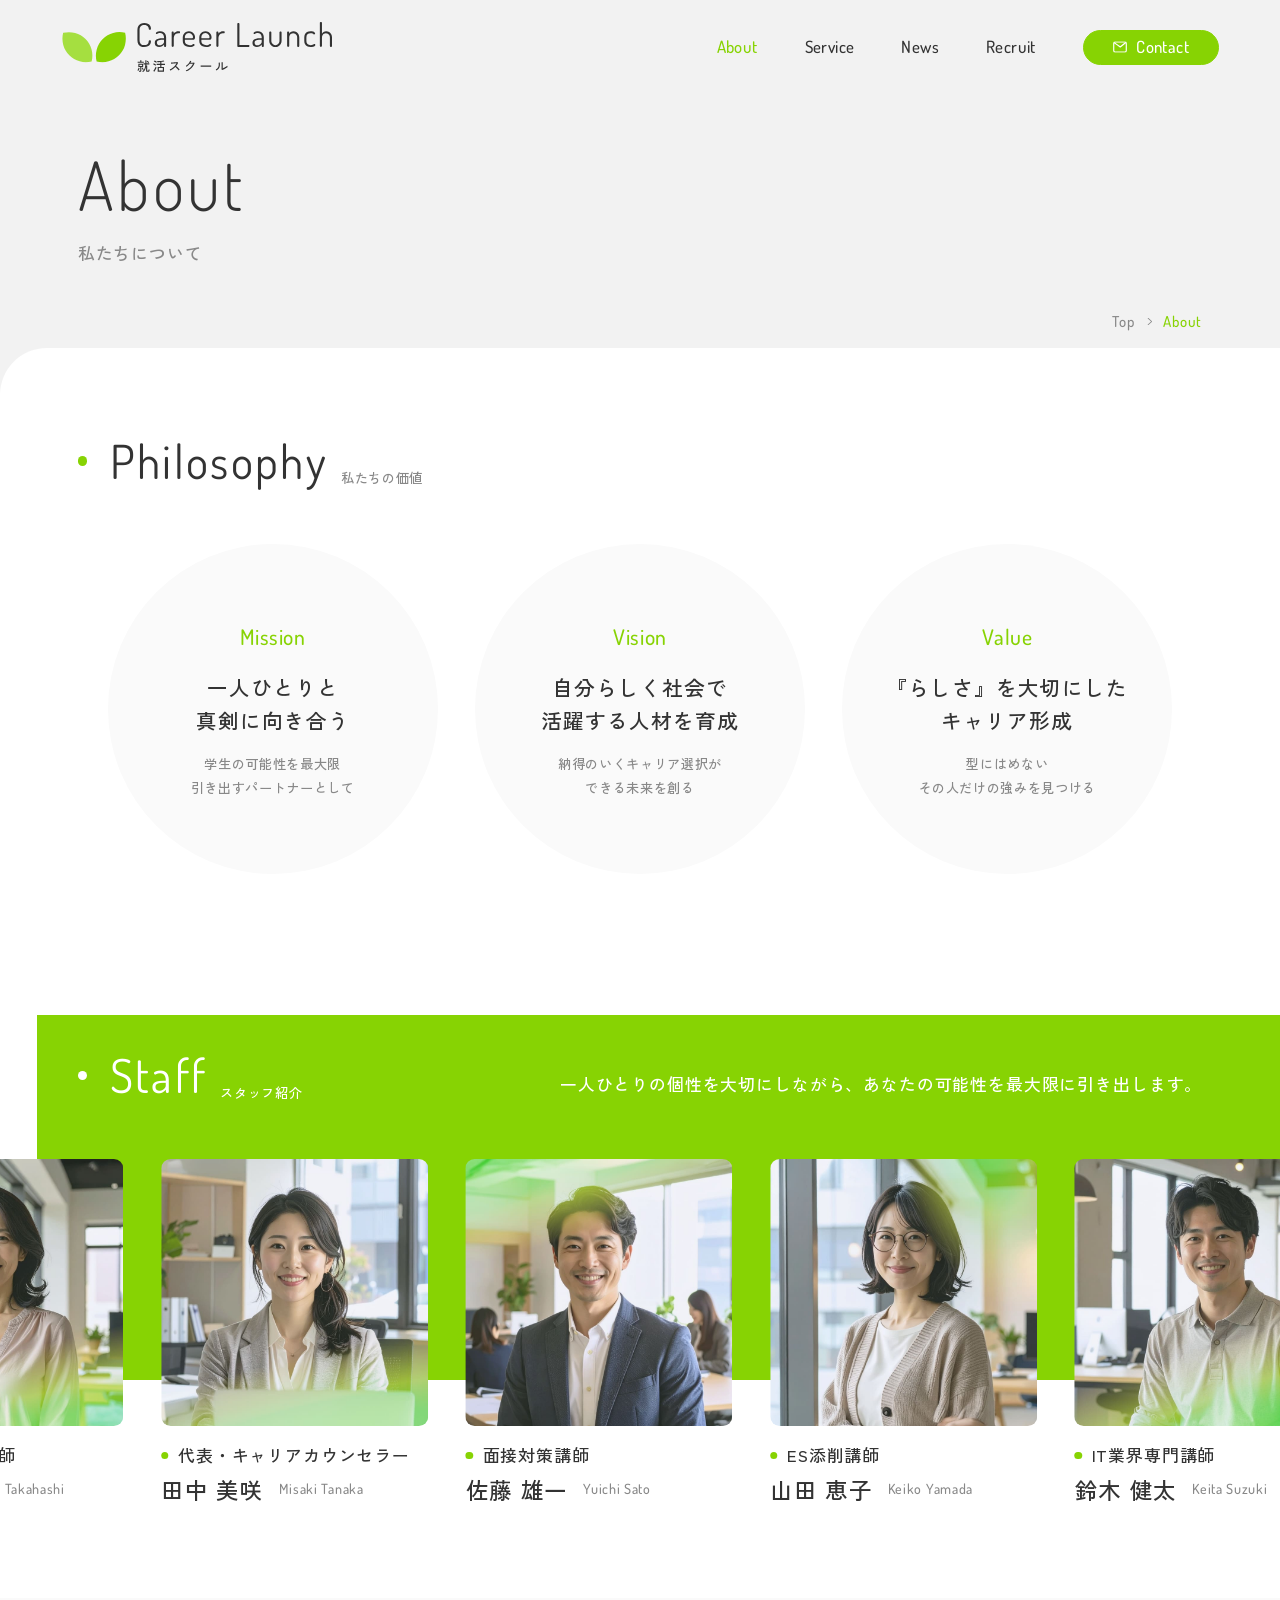
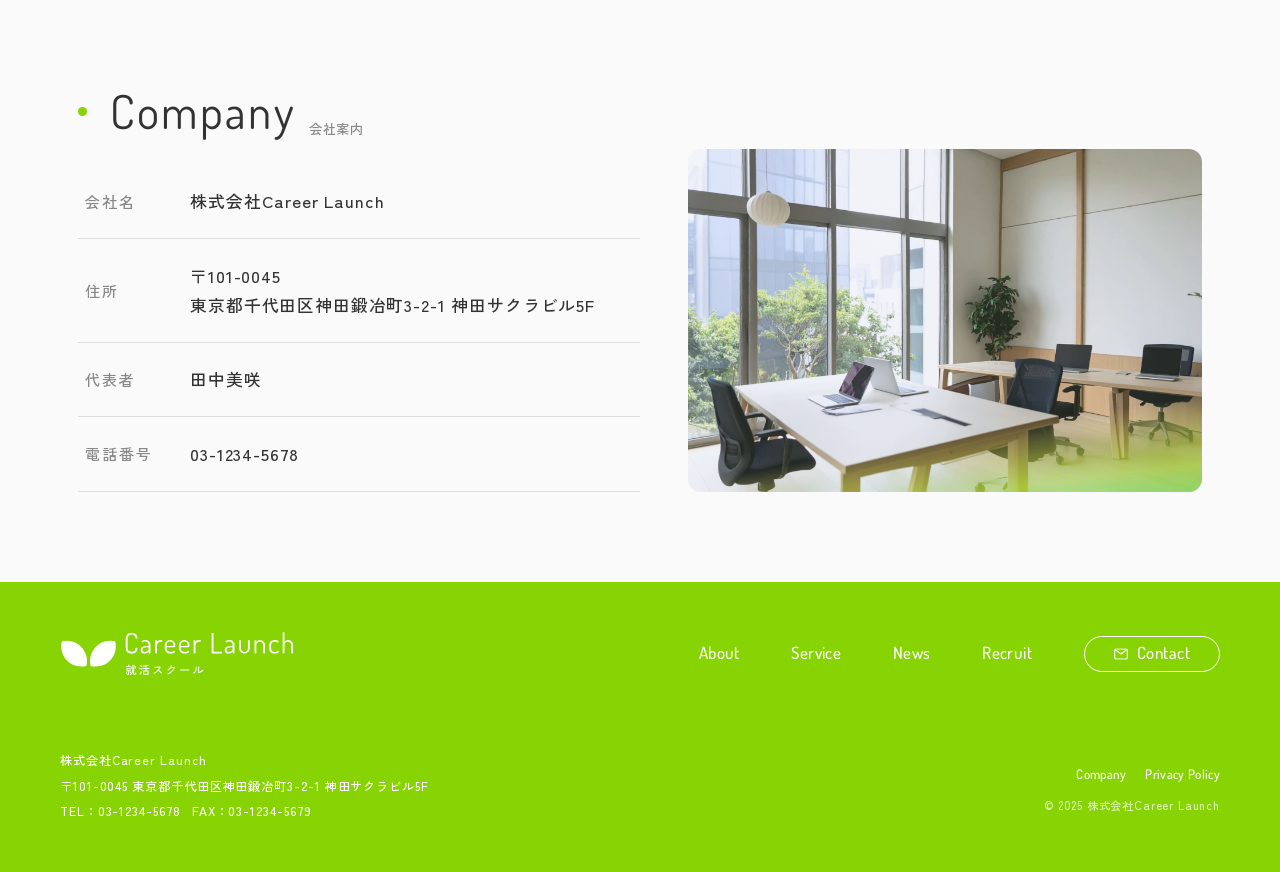
==== commit 43fa42ce: "about, recruitページにスライダーを実装" ====
--- a/about.html
+++ b/about.html
@@ -18,9 +18,11 @@
     <link href="https://fonts.googleapis.com/css2?family=Dosis:wght@200..800&family=Zen+Kaku+Gothic+New:wght@300;400;500;700;900&display=swap" rel="stylesheet" />
 
     <!-- css -->
+    <link rel="stylesheet" href="css/vendor/splide-core.min.css" />
     <link rel="stylesheet" href="css/style.css" />
 
     <!-- js -->
+    <script src="js/vendor/splide.min.js" defer></script>
     <script type="module" src="js/main.js"></script>
 
     <!-- noindex -->
@@ -44,25 +46,25 @@
               </a>
             </li>
             <li class="l-header-menu-item">
-              <a href="about.html" class="l-header-menu-link l-header-menu-link--current">
+              <a href="about.html" class="l-header-menu-link l-header-menu-link--current u-text-hover">
                 <span class="l-header-menu-text-en">About</span>
                 <span class="l-header-menu-text-ja">私たちについて</span>
               </a>
             </li>
             <li class="l-header-menu-item">
-              <a href="service.html" class="l-header-menu-link">
+              <a href="service.html" class="l-header-menu-link u-text-hover">
                 <span class="l-header-menu-text-en">Service</span>
                 <span class="l-header-menu-text-ja">サービス</span>
               </a>
             </li>
             <li class="l-header-menu-item">
-              <a href="news.html" class="l-header-menu-link">
+              <a href="news.html" class="l-header-menu-link u-text-hover">
                 <span class="l-header-menu-text-en">News</span>
                 <span class="l-header-menu-text-ja">お知らせ</span>
               </a>
             </li>
             <li class="l-header-menu-item">
-              <a href="recruit.html" class="l-header-menu-link">
+              <a href="recruit.html" class="l-header-menu-link u-text-hover">
                 <span class="l-header-menu-text-en">Recruit</span>
                 <span class="l-header-menu-text-ja">採用情報</span>
               </a>
@@ -159,10 +161,10 @@
           <p class="about-staff-text">一人ひとりの個性を大切にしながら、あなたの可能性を最大限に引き出します。</p>
         </div>
 
-        <div class="about-staff-slider">
-          <div class="about-staff-list">
-            <ul>
-              <li>
+        <div class="about-staff-slider splide js-about-staff-slider">
+          <div class="about-staff-list splide__track">
+            <ul class="splide__list">
+              <li class="splide__slide">
                 <div class="about-staff-item">
                   <div class="about-staff-item-img">
                     <img src="img/about/staffs.jpg" alt="高橋 麻里" width="230" height="230" decoding="async" />
@@ -174,7 +176,7 @@
                   </div>
                 </div>
               </li>
-              <li>
+              <li class="splide__slide">
                 <div class="about-staff-item">
                   <div class="about-staff-item-img">
                     <img src="img/about/staffs02.jpg" alt="田中 美咲" width="230" height="230" decoding="async" />
@@ -186,7 +188,7 @@
                   </div>
                 </div>
               </li>
-              <li>
+              <li class="splide__slide">
                 <div class="about-staff-item">
                   <div class="about-staff-item-img">
                     <img src="img/about/staffs03.jpg" alt="佐藤 雄一" width="230" height="230" decoding="async" />
@@ -198,7 +200,7 @@
                   </div>
                 </div>
               </li>
-              <li>
+              <li class="splide__slide">
                 <div class="about-staff-item">
                   <div class="about-staff-item-img">
                     <img src="img/about/staffs04.jpg" alt="山田 恵子" width="230" height="230" decoding="async" />
@@ -210,7 +212,7 @@
                   </div>
                 </div>
               </li>
-              <li>
+              <li class="splide__slide">
                 <div class="about-staff-item">
                   <div class="about-staff-item-img">
                     <img src="img/about/staffs05.jpg" alt="鈴木 健太" width="230" height="230" decoding="async" />
@@ -286,17 +288,17 @@
       </div>
 
       <ul class="l-footer-menu-list">
-        <li class="l-footer-menu-item"><a href="about.html">About</a></li>
-        <li class="l-footer-menu-item"><a href="service.html">Service</a></li>
-        <li class="l-footer-menu-item"><a href="news.html">News</a></li>
-        <li class="l-footer-menu-item"><a href="recruit.html">Recruit</a></li>
+        <li class="l-footer-menu-item"><a href="about.html" class="u-text-hover">About</a></li>
+        <li class="l-footer-menu-item"><a href="service.html" class="u-text-hover">Service</a></li>
+        <li class="l-footer-menu-item"><a href="news.html" class="u-text-hover">News</a></li>
+        <li class="l-footer-menu-item"><a href="recruit.html" class="u-text-hover">Recruit</a></li>
         <li class="l-footer-menu-item l-footer-menu-item--contact"><a href="contact.html">Contact</a></li>
       </ul>
 
       <div class="l-footer-legal">
         <ul class="l-footer-legal-list">
-          <li class="l-footer-legal-item"><a href="">Company</a></li>
-          <li class="l-footer-legal-item"><a href="">Privacy Policy</a></li>
+          <li class="l-footer-legal-item"><a href="" class="u-text-hover">Company</a></li>
+          <li class="l-footer-legal-item"><a href="" class="u-text-hover">Privacy Policy</a></li>
         </ul>
 
         <small class="l-footer-copyright">&copy; 2025 株式会社Career Launch</small>
--- a/css/style.css
+++ b/css/style.css
@@ -290,6 +290,21 @@
   }
 }
 
+.u-text-hover {
+  background-image: -webkit-gradient(linear, left top, left bottom, from(currentColor), to(currentColor));
+  background-image: linear-gradient(currentColor, currentColor);
+  background-position: 0 100%;
+  background-size: 0 1px;
+  background-repeat: no-repeat;
+  -webkit-transition: background-size 0.3s;
+  transition: background-size 0.3s;
+}
+@media screen and (min-width: 900px) and (any-hover: hover) {
+  .u-text-hover:hover {
+    background-size: 100% 1px;
+  }
+}
+
 /*!
 component > button
 ------------------------------
@@ -1969,22 +1984,11 @@
 
 .about-staff-slider {
   margin-top: 40rem;
-  overflow: hidden;
 }
 @media screen and (min-width: 900px) {
   .about-staff-slider {
     margin-top: 64rem;
   }
-}
-
-.about-staff-list {
-  margin-left: 20rem;
-}
-.about-staff-list ul {
-  display: -webkit-box;
-  display: -ms-flexbox;
-  display: flex;
-  gap: 32rem;
 }
 
 .about-staff-item {
@@ -2147,31 +2151,477 @@
 page > service > service-detail
 ------------------------------
 */
+.service-detail-wrap {
+  margin-top: 20rem;
+  display: -webkit-box;
+  display: -ms-flexbox;
+  display: flex;
+  -webkit-box-orient: vertical;
+  -webkit-box-direction: normal;
+      -ms-flex-direction: column;
+          flex-direction: column;
+  gap: 84rem;
+}
+@media screen and (min-width: 900px) {
+  .service-detail-wrap {
+    margin-top: 0;
+    gap: 80rem;
+  }
+}
+
+.service-detail {
+  background-color: var(--color-bg-extra-light);
+  border-radius: 10rem;
+  padding: 191rem 24rem 40rem;
+  position: relative;
+}
+@media screen and (min-width: 900px) {
+  .service-detail {
+    display: grid;
+    grid-template-columns: repeat(2, 1fr);
+    border-radius: 14rem;
+    overflow: hidden;
+    padding: 0;
+  }
+  .service-detail:nth-child(2n) .service-detail-img {
+    left: 0;
+    top: 0;
+  }
+  .service-detail:nth-child(2n) .service-detail-content {
+    grid-column: 2/3;
+  }
+}
+
+.service-detail-img {
+  position: absolute;
+  top: -20rem;
+  left: 24rem;
+  width: 287rem;
+}
+@media screen and (min-width: 900px) {
+  .service-detail-img {
+    left: auto;
+    top: 0;
+    right: 0;
+    width: 50%;
+    height: 100%;
+  }
+}
+.service-detail-img img {
+  border-radius: 10rem;
+}
+@media screen and (min-width: 900px) {
+  .service-detail-img img {
+    border-radius: 0;
+    height: 100%;
+    -o-object-fit: cover;
+       object-fit: cover;
+  }
+}
+
+@media screen and (min-width: 900px) {
+  .service-detail-content {
+    padding: 48rem 50rem;
+  }
+}
+
+.service-detail-title-ja {
+  font-size: 20rem;
+}
+@media screen and (min-width: 900px) {
+  .service-detail-title-ja {
+    font-size: 28rem;
+  }
+}
+
+.service-detail-title-en {
+  font-size: 15rem;
+  display: block;
+  font-family: var(--font-family-en);
+  color: var(--color-primary);
+  margin-top: 4rem;
+}
+@media screen and (min-width: 900px) {
+  .service-detail-title-en {
+    font-size: 16rem;
+  }
+}
+
+.service-detail-period {
+  margin-top: 24rem;
+  font-size: 14rem;
+  color: var(--color-font-light);
+}
+@media screen and (min-width: 900px) {
+  .service-detail-period {
+    margin-top: 32rem;
+  }
+}
+
+.service-detail-text {
+  margin-top: 16rem;
+}
+@media screen and (min-width: 900px) {
+  .service-detail-text {
+    font-size: 16rem;
+  }
+}
+@media screen and (min-width: 900px) {
+  .service-detail-text span {
+    display: block;
+  }
+}
+
+.service-detail-list {
+  margin-top: 24rem;
+  display: -webkit-box;
+  display: -ms-flexbox;
+  display: flex;
+  -webkit-box-orient: vertical;
+  -webkit-box-direction: normal;
+      -ms-flex-direction: column;
+          flex-direction: column;
+  gap: 10rem;
+}
+@media screen and (min-width: 900px) {
+  .service-detail-list {
+    margin-top: 32rem;
+  }
+}
+
+.service-detail-item {
+  background-color: var(--color-primary);
+  color: var(--color-white);
+  padding: 20rem;
+  line-height: 1.5;
+  border-radius: 6rem;
+  display: -webkit-box;
+  display: -ms-flexbox;
+  display: flex;
+  -webkit-box-align: center;
+      -ms-flex-align: center;
+          align-items: center;
+  gap: 14rem;
+}
+@media screen and (min-width: 900px) {
+  .service-detail-item {
+    font-size: 16rem;
+    padding: 20rem 24rem;
+  }
+}
+.service-detail-item::before {
+  content: "";
+  display: block;
+  -ms-flex-negative: 0;
+      flex-shrink: 0;
+  width: 24rem;
+  aspect-ratio: 1/1;
+  -webkit-mask-image: url(../img/icon-check.svg);
+          mask-image: url(../img/icon-check.svg);
+  -webkit-mask-size: contain;
+          mask-size: contain;
+  -webkit-mask-repeat: no-repeat;
+          mask-repeat: no-repeat;
+  -webkit-mask-position: center;
+          mask-position: center;
+  background-color: var(--color-white);
+}
+
 /*!
 page > service > service-case
 ------------------------------
 */
+.service-case-list {
+  display: grid;
+  grid-template-columns: 1fr;
+  gap: 40rem;
+  margin-top: 40rem;
+}
+@media screen and (min-width: 900px) {
+  .service-case-list {
+    grid-template-columns: repeat(3, 1fr);
+    gap: 39rem;
+    margin-top: 54rem;
+  }
+}
+
+@media (any-hover: hover) {
+  .service-case-item a:hover .service-case-item-img img {
+    scale: 1.03;
+  }
+  .service-case-item a:hover .c-button:after {
+    scale: 1.1;
+  }
+}
+
+.service-case-item-img {
+  border-radius: 10rem;
+  overflow: hidden;
+}
+@media screen and (min-width: 900px) {
+  .service-case-item-img {
+    border-radius: 12rem;
+  }
+}
+.service-case-item-img img {
+  -webkit-transition: scale 0.3s;
+  transition: scale 0.3s;
+}
+
+.service-case-item-title {
+  margin-top: 14rem;
+  letter-spacing: 0.075em;
+  font-size: 14rem;
+}
+.service-case-item-title span {
+  color: var(--color-font-light);
+}
+
+.service-case-item-text {
+  margin-top: 8rem;
+  line-height: 1.6;
+}
+
+.service-case-item-button {
+  margin-top: 8rem;
+  display: -webkit-box;
+  display: -ms-flexbox;
+  display: flex;
+  -webkit-box-pack: end;
+      -ms-flex-pack: end;
+          justify-content: flex-end;
+}
+
 /*!
 page > news > news-archive
 ------------------------------
 */
+.news-archive {
+  margin-top: -16rem;
+}
+@media screen and (min-width: 900px) {
+  .news-archive {
+    margin-top: -24rem;
+  }
+}
+
+.news-archive-pagination {
+  margin-top: 48rem;
+}
+
 /*!
 page > recruit > recruit-position
 ------------------------------
 */
+.recruit-position-list {
+  display: grid;
+  grid-template-columns: 1fr;
+  gap: 16rem;
+  margin-top: 40rem;
+}
+@media screen and (min-width: 900px) {
+  .recruit-position-list {
+    margin-top: 54rem;
+    grid-template-columns: repeat(2, 1fr);
+    gap: 60rem;
+  }
+}
+
+.recruit-position-item {
+  padding: 31rem 19rem;
+  border-radius: 11rem;
+  border: 1rem solid var(--color-border);
+}
+@media screen and (min-width: 900px) {
+  .recruit-position-item {
+    padding: 39rem;
+  }
+}
+
+.recruit-position-title-ja {
+  font-size: 20rem;
+}
+@media screen and (min-width: 900px) {
+  .recruit-position-title-ja {
+    font-size: 28rem;
+  }
+}
+
+.recruit-position-title-en {
+  margin-top: 4rem;
+  font-size: 15rem;
+  font-family: var(--font-family-en);
+  display: block;
+  color: var(--color-primary);
+}
+@media screen and (min-width: 900px) {
+  .recruit-position-title-en {
+    font-size: 16rem;
+  }
+}
+
+.recruit-position-text {
+  margin-top: 14rem;
+}
+
 /*!
 page > recruit > recruit-benefit
 ------------------------------
 */
+.recruit-benefit {
+  background-color: var(--color-bg-extra-light);
+}
+
+.recruit-benefit-table {
+  margin-top: 24rem;
+}
+@media screen and (min-width: 900px) {
+  .recruit-benefit-table {
+    margin-top: 40rem;
+  }
+}
+
+@media screen and (min-width: 900px) {
+  .recruit-benefit-table-body {
+    display: grid;
+    grid-template-columns: repeat(2, 1fr);
+    gap: 0 32rem;
+  }
+}
+
+.recruit-benefit-table-item {
+  display: grid;
+  grid-template-columns: 1fr;
+  gap: 2rem;
+  padding: 16rem 8rem;
+  border-bottom: 1px solid var(--color-border);
+}
+@media screen and (min-width: 900px) {
+  .recruit-benefit-table-item {
+    display: grid;
+    grid-template-columns: 100rem 1fr;
+    -webkit-box-align: center;
+        -ms-flex-align: center;
+            align-items: center;
+    gap: 0 34rem;
+    padding: 24rem 8rem;
+  }
+}
+.recruit-benefit-table-item th {
+  font-size: 14rem;
+  letter-spacing: 0.125em;
+  color: var(--color-font-light);
+}
+@media screen and (min-width: 900px) {
+  .recruit-benefit-table-item th {
+    font-size: 16rem;
+  }
+}
+
 /*!
 page > recruit > recruit-culture
 ------------------------------
 */
+.recruit-culture-gallery {
+  margin-top: 40rem;
+}
+
+.recruit-culture-gallery-list img {
+  border-radius: 10rem;
+  width: 223rem;
+}
+@media screen and (min-width: 900px) {
+  .recruit-culture-gallery-list img {
+    border-radius: 12rem;
+    width: 350rem;
+  }
+}
+
 /*!
 page > recruit > recruit-entry
 ------------------------------
 */
+.recruit-entry {
+  display: grid;
+  place-items: center;
+}
+
 /*!
 page > contact > contact-form
 ------------------------------
-*//*# sourceMappingURL=style.css.map */+*/
+.contact-form {
+  display: grid;
+  grid-template-columns: 1fr;
+  gap: 24rem;
+}
+@media screen and (min-width: 900px) {
+  .contact-form {
+    gap: 32rem;
+    grid-template-columns: auto 1fr;
+  }
+}
+
+.contact-form-item {
+  display: grid;
+  grid-template-columns: 1fr;
+  gap: 6rem;
+}
+@media screen and (min-width: 900px) {
+  .contact-form-item {
+    grid-template-columns: subgrid;
+    grid-column: 1/-1;
+    -webkit-box-align: start;
+        -ms-flex-align: start;
+            align-items: start;
+    gap: 64rem;
+  }
+}
+
+.contact-form-label {
+  display: -webkit-box;
+  display: -ms-flexbox;
+  display: flex;
+  -webkit-box-pack: justify;
+      -ms-flex-pack: justify;
+          justify-content: space-between;
+  -webkit-box-align: center;
+      -ms-flex-align: center;
+          align-items: center;
+}
+@media screen and (min-width: 900px) {
+  .contact-form-label {
+    -webkit-box-pack: start;
+        -ms-flex-pack: start;
+            justify-content: flex-start;
+    gap: 8rem;
+    margin-top: 14rem;
+  }
+}
+
+.contact-form-item--submit {
+  gap: 16rem;
+}
+@media screen and (min-width: 900px) {
+  .contact-form-item--submit {
+    grid-template-columns: 1fr;
+  }
+}
+
+.contact-form-consent {
+  text-align: center;
+  font-size: 14rem;
+}
+.contact-form-consent a {
+  text-decoration: underline;
+}
+@media (any-hover: hover) {
+  .contact-form-consent a:hover {
+    text-decoration: none;
+  }
+}
+
+.contact-form-button {
+  display: grid;
+  place-items: center;
+}/*# sourceMappingURL=style.css.map */
